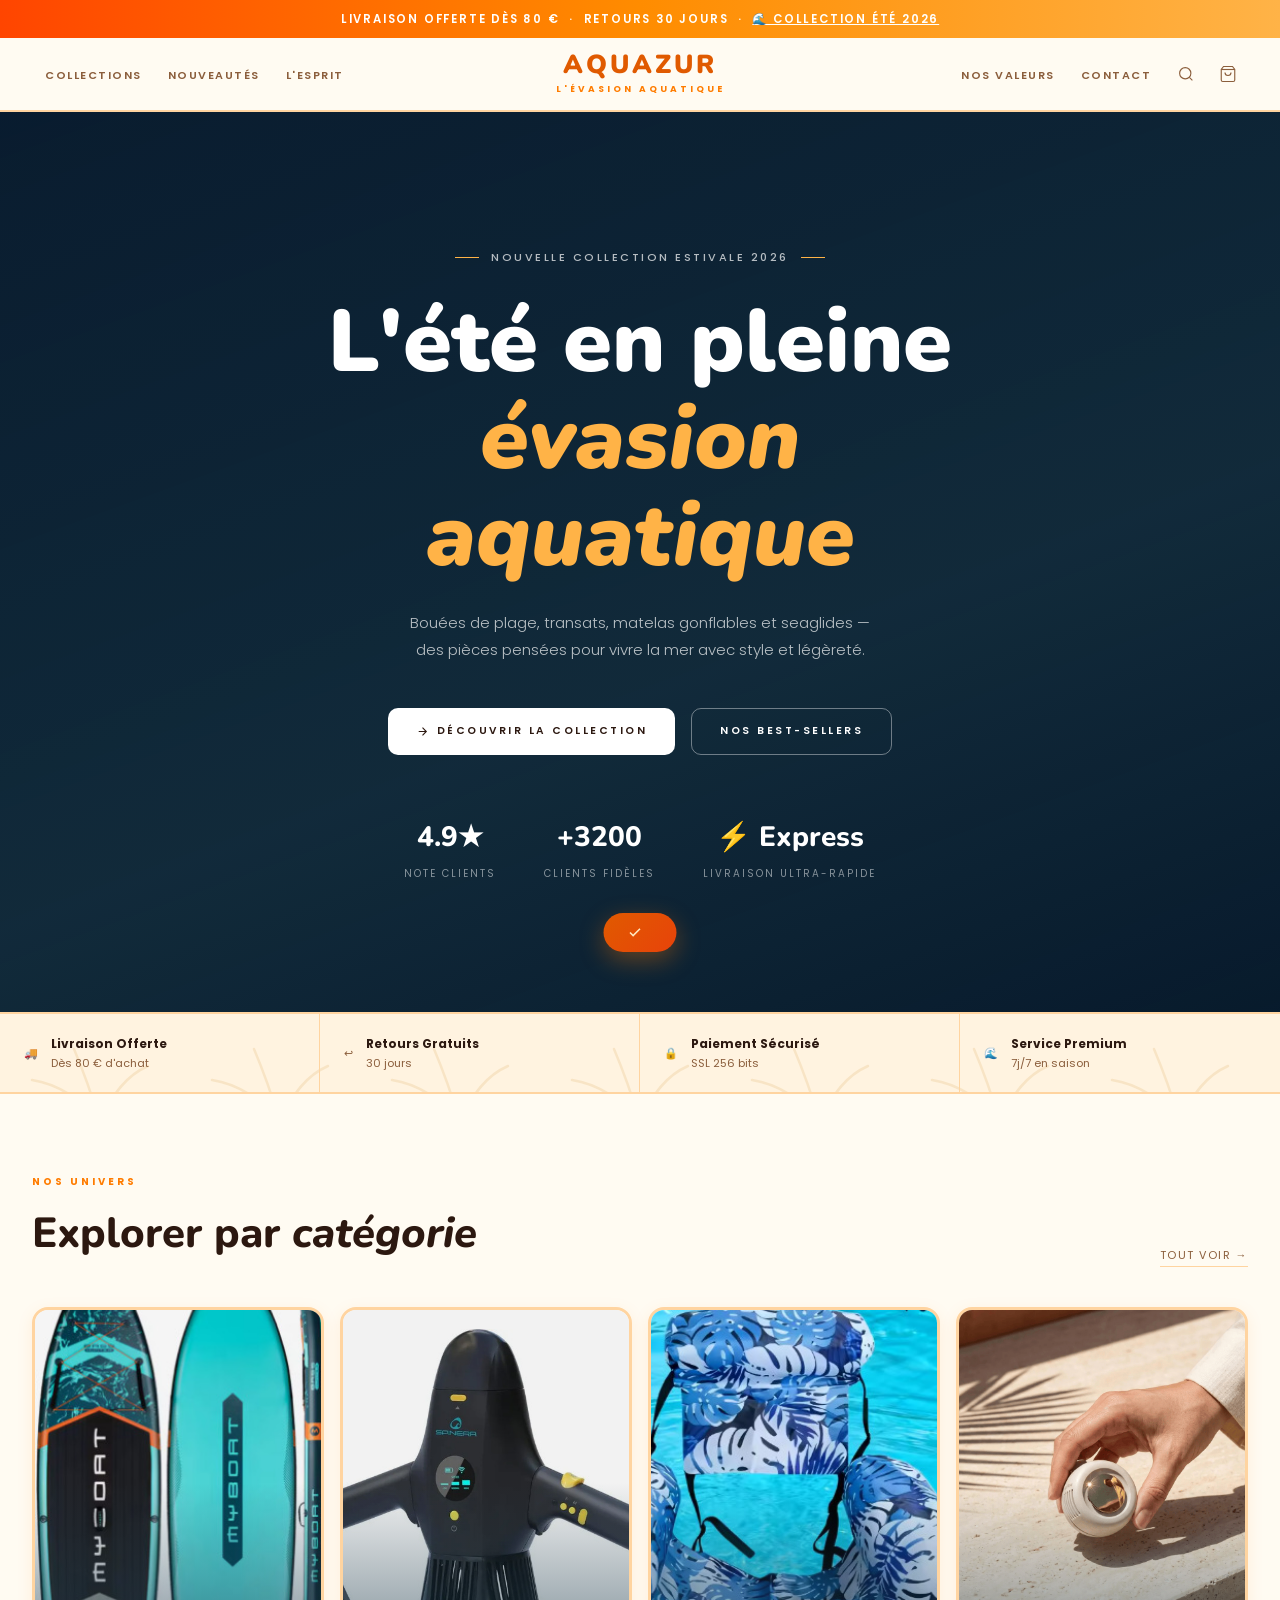
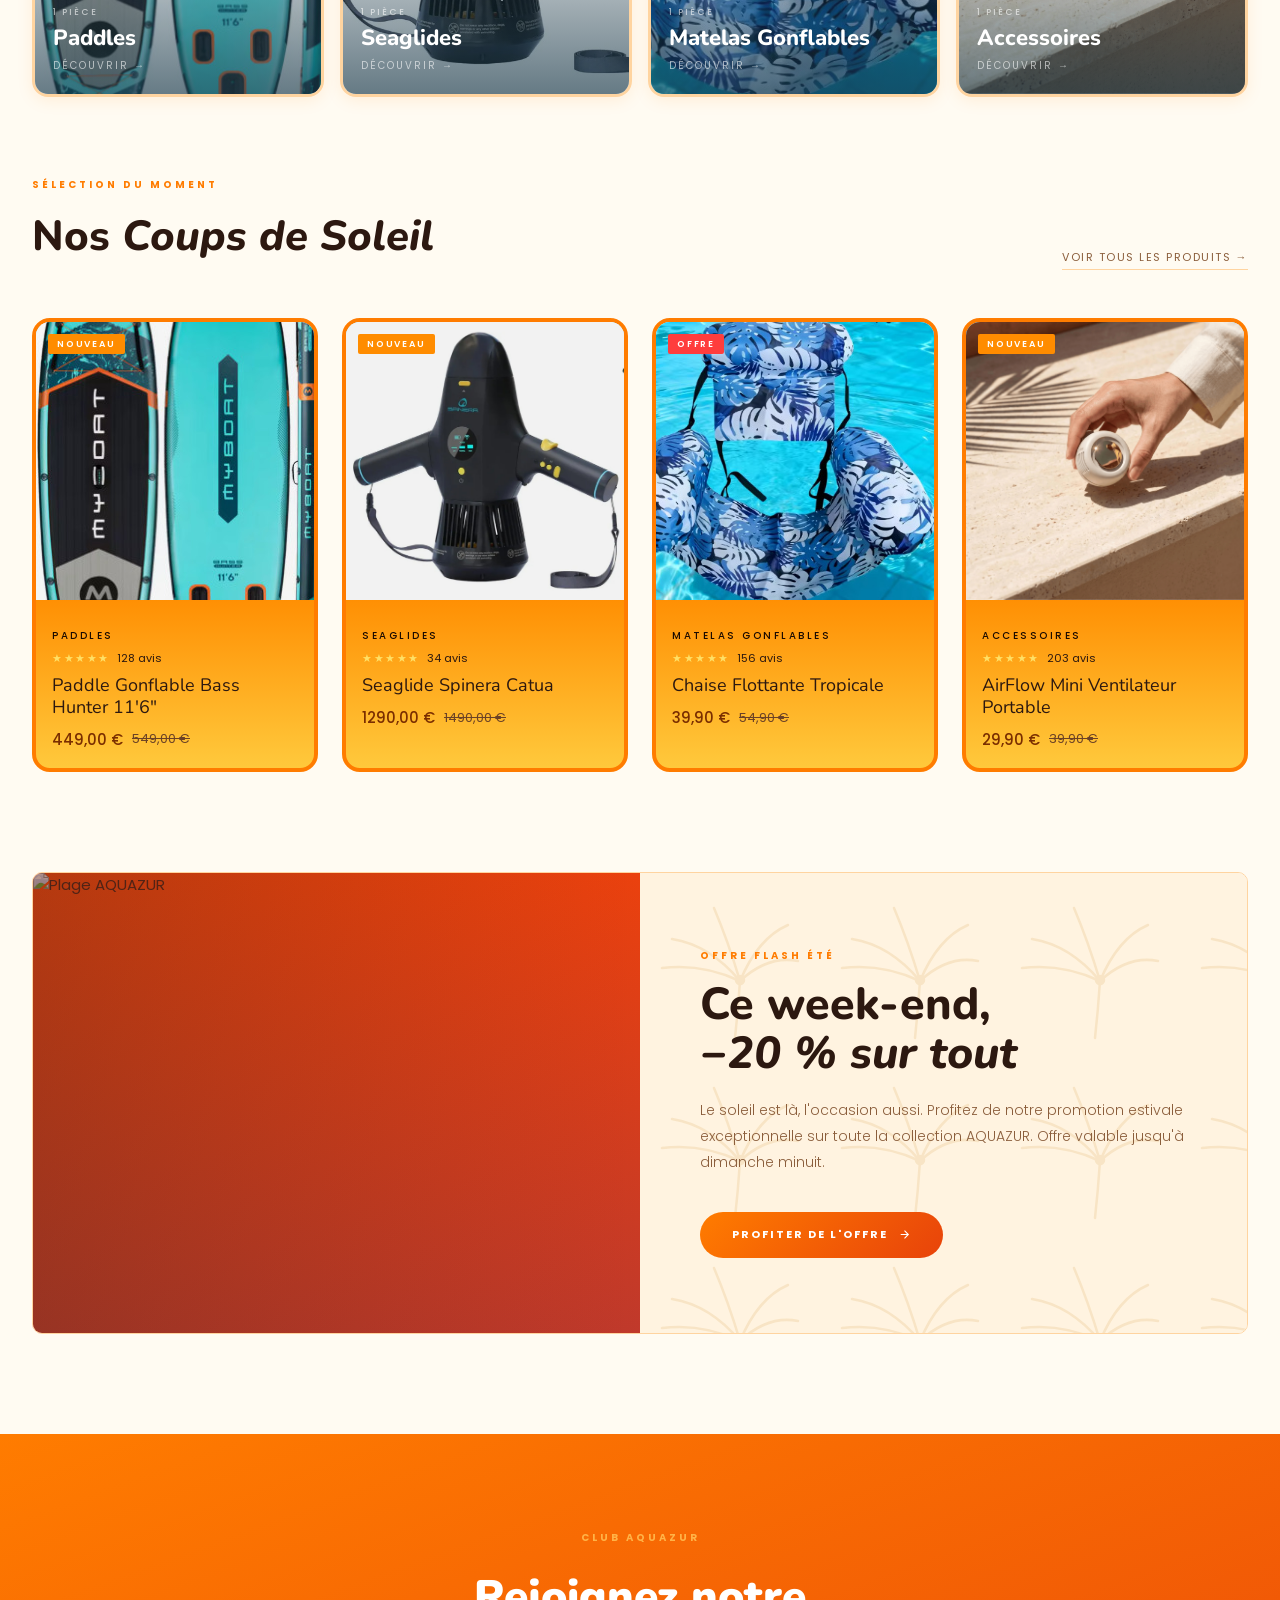
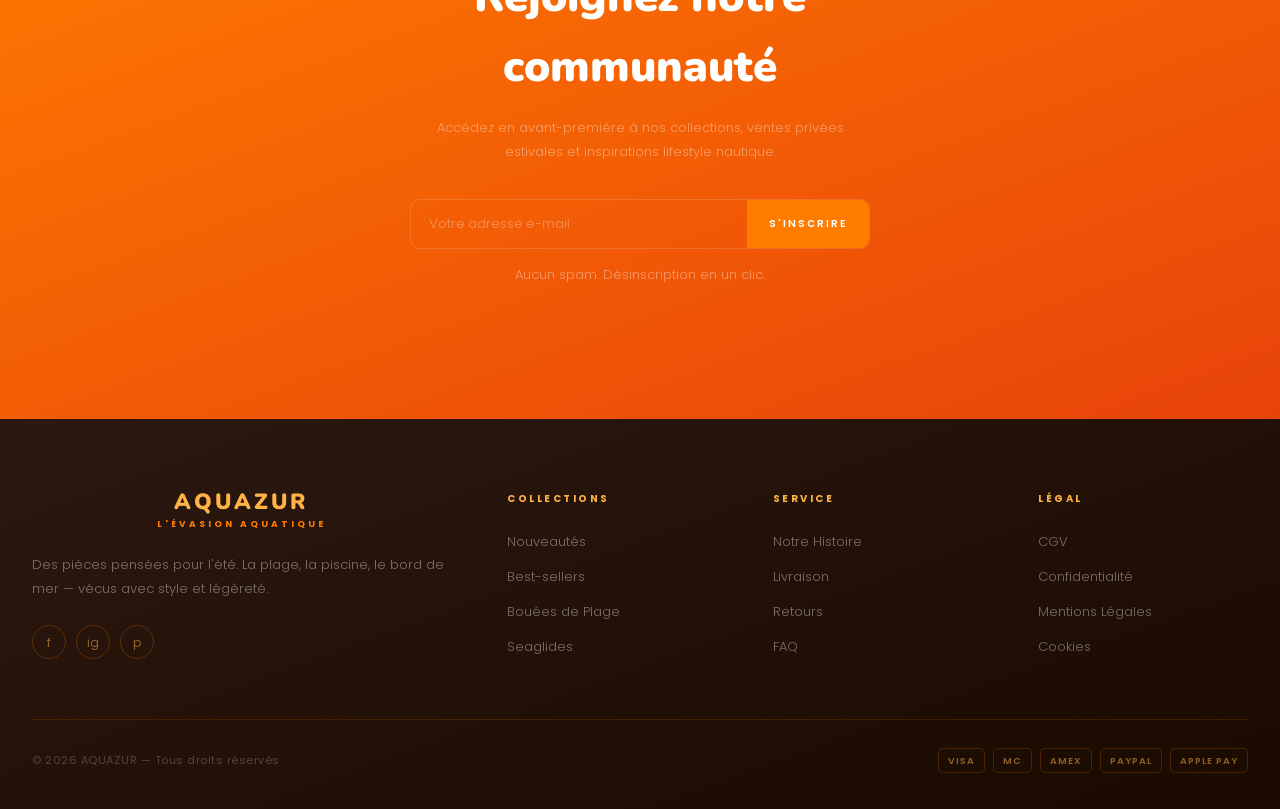
==== index.html @ aa1a66ba "Update index.html" ====
<!DOCTYPE html>
<html lang="fr">
<head>
<meta charset="UTF-8"><meta name="viewport" content="width=device-width,initial-scale=1.0">
<title>AQUAZUR — L'Évasion Aquatique</title>
<meta name="description" content="AQUAZUR, la boutique estivale d'exception. Bouées de plage, transats, matelas gonflables et seaglides — avec élégance.">
<link rel="stylesheet" href="_base.css">
<style>
.hero-video{position:relative;min-height:100svh;display:flex;align-items:center;justify-content:center;overflow:hidden;background:#071828 url('https://images.unsplash.com/photo-1576618148400-f54bed99fcfd?w=1600&q=80&auto=format&fit=crop') center/cover no-repeat}
.hero-yt{position:absolute;inset:0;z-index:0;overflow:hidden;pointer-events:none}
.hero-yt iframe{position:absolute;top:50%;left:50%;transform:translate(-50%,-50%);width:177.78vh;height:56.25vw;min-width:100%;min-height:100%;pointer-events:none;border:0}
.hero-video-overlay{position:absolute;inset:0;background:linear-gradient(160deg,rgba(10,30,50,.72) 0%,rgba(26,58,74,.55) 60%,rgba(10,30,50,.45) 100%);z-index:1}
.hero-video-content{position:relative;z-index:2;text-align:center;padding:48px 24px;max-width:760px;margin:0 auto;width:100%}
.hero-video-lbl{display:inline-flex;align-items:center;gap:12px;margin-bottom:28px;color:rgba(255,255,255,.7);font-size:11px;letter-spacing:2.5px;text-transform:uppercase;font-weight:500}
.hero-video-lbl::before,.hero-video-lbl::after{content:'';display:block;width:24px;height:1px;background:var(--gold-lt)}
.hero-video h1{font-family:'Nunito',sans-serif;font-size:clamp(48px,7vw,88px);font-weight:900;line-height:1.1;color:#fff;margin-bottom:24px}
.hero-video h1 em{font-style:italic;color:var(--gold-lt)}
.hero-video-p{font-size:15px;color:rgba(255,255,255,.7);line-height:1.85;max-width:480px;margin:0 auto 44px;font-weight:300}
.hero-video-cta{display:flex;gap:16px;flex-wrap:wrap;justify-content:center}
.hero-video-stats{display:flex;gap:48px;justify-content:center;margin-top:60px;flex-wrap:wrap}
.hvs strong{font-family:'Nunito',sans-serif;font-size:28px;font-weight:800;display:block;color:#fff}
.hvs span{font-size:10px;letter-spacing:2px;text-transform:uppercase;color:rgba(255,255,255,.5)}
.btn-white{display:inline-flex;align-items:center;gap:8px;padding:14px 28px;background:#fff;color:var(--charcoal);font-size:10.5px;letter-spacing:2.5px;text-transform:uppercase;font-weight:600;border:none;border-radius:var(--radius);cursor:pointer;text-decoration:none;font-family:'Poppins',sans-serif;transition:all var(--t)}
.btn-white:hover{background:var(--gold);color:#fff}
.btn-outline-white{display:inline-flex;align-items:center;gap:8px;padding:14px 28px;background:transparent;color:#fff;font-size:10.5px;letter-spacing:2.5px;text-transform:uppercase;font-weight:600;border:1px solid rgba(255,255,255,.4);border-radius:var(--radius);cursor:pointer;text-decoration:none;font-family:'Poppins',sans-serif;transition:all var(--t)}
.btn-outline-white:hover{background:rgba(255,255,255,.1);border-color:#fff}
.cats{padding:80px 32px;max-width:var(--max);margin:0 auto}
.sec-head{display:flex;align-items:flex-end;justify-content:space-between;margin-bottom:40px}
.sec-head h2{font-family:'Nunito',sans-serif;font-size:clamp(28px,3.5vw,42px);font-weight:800;letter-spacing:0px}
.sec-head h2 em{font-style:italic}
.sec-head .label{margin-bottom:10px}
.see-all{font-size:11px;letter-spacing:1.5px;text-transform:uppercase;color:var(--stone);text-decoration:none;border-bottom:1px solid var(--border);padding-bottom:2px;transition:all var(--t);white-space:nowrap}
.see-all:hover{color:var(--gold);border-color:var(--gold)}
.cats-grid{display:grid;grid-template-columns:repeat(4,1fr);gap:16px}
.cat-card{position:relative;aspect-ratio:3/4;overflow:hidden;cursor:pointer;border-radius:16px;text-decoration:none;display:block;border:3px solid var(--border);box-shadow:0 4px 16px rgba(255,124,0,.1);transition:box-shadow var(--t),transform var(--t)}
.cat-card:hover{box-shadow:0 10px 36px rgba(255,124,0,.22);transform:translateY(-4px)}
.cats-grid::before{content:'';display:none}
.cat-bg{position:absolute;inset:0;overflow:hidden;background:var(--cream)}
.cat-bg img{width:100%;height:100%;object-fit:cover;transition:transform .5s ease}
.cat-card:hover .cat-bg img{transform:scale(1.06)}
.cat-over{position:absolute;inset:0;background:linear-gradient(to top,rgba(26,58,74,.65) 0%,transparent 55%);display:flex;flex-direction:column;justify-content:flex-end;padding:20px 18px}
.cat-count{font-size:9px;letter-spacing:2px;text-transform:uppercase;color:rgba(255,255,255,.6);margin-bottom:6px;font-weight:500}
.cat-name{font-family:'Nunito',sans-serif;font-size:22px;font-weight:800;color:#fff;line-height:1.1}
.cat-link{display:block;margin-top:8px;font-size:10px;letter-spacing:2px;text-transform:uppercase;color:rgba(255,255,255,.6);transition:color var(--t)}
.cat-card:hover .cat-link{color:var(--gold-lt)}
.featured{padding:0 32px 100px}
.prod-grid{max-width:var(--max);margin:0 auto;display:grid;grid-template-columns:repeat(4,1fr);gap:28px 24px}
.prod-card{cursor:pointer;background:linear-gradient(180deg,#1FA9E0 0%,#1FA9E0 14%,#FF8C00 60%,#FFC93C 100%);border-radius:18px;padding:0;border:4px solid #FF7C00;overflow:hidden;transition:box-shadow var(--t),transform var(--t)}
.prod-card>.p-cat,.prod-card>.p-rating,.prod-card>.p-name,.prod-card>.p-price{padding-left:16px;padding-right:16px}
.prod-card>.p-cat{padding-top:14px}
.prod-card>.p-price{padding-bottom:16px}
.prod-card .p-cat{color:#1A0A00}.prod-card .revs{color:#2C1810}.prod-card .p-name{color:#2C1810}.prod-card .price-c{color:#7A2E00}.prod-card .price-o{color:#6B4226}.prod-card .stars{color:#FFE066}
.prod-card:hover{box-shadow:0 8px 32px rgba(255,124,0,.18);transform:translateY(-3px)}
.prod-card:hover .prod-img-in{transform:scale(1.05)}
.prod-card:hover .prod-over{opacity:1}
.prod-img{position:relative;aspect-ratio:1/1;overflow:hidden;margin-bottom:14px;background:#fff}
.prod-img-in{position:absolute;inset:0;overflow:hidden;transition:transform .55s cubic-bezier(.4,0,.2,1)}
.prod-img-in.c1,.prod-img-in.c2,.prod-img-in.c3,.prod-img-in.c4{}
.prod-img-in img{width:100%;height:100%;object-fit:cover;display:block}
.prod-over{position:absolute;inset:0;background:rgba(26,58,74,.3);opacity:0;transition:opacity var(--t);display:flex;align-items:flex-end;padding:16px}
.prod-quick{width:100%;padding:12px;background:var(--ivory);border:none;font-size:10.5px;letter-spacing:2px;text-transform:uppercase;font-weight:500;cursor:pointer;color:var(--charcoal);transition:all var(--t);font-family:'Poppins',sans-serif;border-radius:var(--radius)}
.prod-quick:hover{background:var(--gold);color:#fff}
.p-badge{position:absolute;top:12px;left:12px;padding:3px 9px;font-size:9px;letter-spacing:1.8px;text-transform:uppercase;font-weight:600;border-radius:2px}
.badge-new{background:var(--teal);color:#fff}
.badge-sale{background:var(--coral);color:#fff}
.badge-popular{background:rgba(255,255,255,.9);color:var(--charcoal);border:1px solid var(--border)}
.p-cat{font-size:10px;letter-spacing:2.5px;text-transform:uppercase;color:var(--gold);font-weight:500;margin-bottom:6px}
.p-name{font-family:'Nunito',sans-serif;font-size:18px;font-weight:400;color:var(--charcoal);margin-bottom:9px;line-height:1.2}
.p-rating{display:flex;align-items:center;gap:7px;margin-bottom:8px}
.stars{color:var(--gold);font-size:11px;letter-spacing:1.5px}
.revs{font-size:11px;color:var(--pebble)}
.p-price{display:flex;align-items:center;gap:9px}
.price-c{font-size:15px;font-weight:500}
.price-o{font-size:13px;color:var(--pebble);text-decoration:line-through}
.editorial{padding:0 32px 100px}
.ed-in{max-width:var(--max);margin:0 auto;display:grid;grid-template-columns:1fr 1fr;border:1px solid var(--border);overflow:hidden;border-radius:var(--radius)}
.ed-vis{position:relative;overflow:hidden;min-height:460px;background:linear-gradient(160deg,#FF4500,#C0392B)}
.ed-vis img{position:absolute;inset:0;width:100%;height:100%;object-fit:cover;opacity:.7}
.ed-vis-over{position:absolute;inset:0;background:linear-gradient(to right,rgba(10,30,50,.3),transparent)}
.ed-txt{padding:64px 60px;background:var(--cream) var(--tropical-bg) repeat;background-size:180px 180px;display:flex;flex-direction:column;justify-content:center}
.ed-txt .label{margin-bottom:16px}
.ed-txt h2{font-family:'Nunito',sans-serif;font-size:clamp(30px,3.5vw,46px);font-weight:800;letter-spacing:0px;line-height:1.1;margin-bottom:20px}
.ed-txt h2 em{font-style:italic}
.ed-txt p{font-size:14px;color:var(--stone);line-height:1.85;margin-bottom:36px;font-weight:300}
.nl{background:linear-gradient(160deg,#FF7C00,#E8430A);padding:96px 24px;text-align:center}
.nl-in{max-width:460px;margin:0 auto}
.nl-in .label{color:var(--gold-lt);margin-bottom:16px}
.nl-in h2{font-family:'Nunito',sans-serif;font-size:clamp(28px,4vw,44px);font-weight:900;color:#fff;margin-bottom:14px}
.nl-in p{color:rgba(255,255,255,.4);font-size:13px;margin-bottom:36px;font-weight:300;line-height:1.8}
.nl-form{display:flex;border:1px solid rgba(255,255,255,.14);border-radius:var(--radius);overflow:hidden}
.nl-form input{flex:1;padding:14px 18px;background:transparent;border:none;color:#fff;font-size:13px;outline:none;font-family:'Poppins',sans-serif}
.nl-form input::placeholder{color:rgba(255,255,255,.28)}
.nl-form button{padding:14px 22px;background:var(--gold);border:none;color:#fff;font-size:10px;letter-spacing:2px;text-transform:uppercase;font-weight:600;cursor:pointer;font-family:'Poppins',sans-serif;transition:background var(--t);white-space:nowrap}
.nl-form button:hover{background:var(--gold-dk)}
.nl-note{font-size:11px;color:rgba(255,255,255,.22);margin-top:14px}
@media(max-width:1024px){.cats-grid{grid-template-columns:repeat(2,1fr)}.prod-grid{grid-template-columns:repeat(2,1fr)}.ed-in{grid-template-columns:1fr}.ed-vis{min-height:260px}.hero-video-stats{gap:28px}}
@media(max-width:768px){.hero-yt{display:none}.hero-video{background:#071828 url('703756188487090.jpg') center/cover no-repeat}}
@media(max-width:640px){
  .cats{padding-left:0;padding-right:0;overflow:hidden}
  .featured{padding-left:0;padding-right:0;overflow:hidden}
  .editorial{padding-left:16px;padding-right:16px}
  .sec-head,.featured>div:first-child{padding-left:16px;padding-right:16px}
  .ed-txt{padding:44px 28px}
  .hero-video-cta{flex-direction:column;align-items:center}
  .hero-video h1{font-size:clamp(36px,10vw,52px);letter-spacing:0}
  .hero-video-p{font-size:13px}
  .hero-video-stats{gap:20px;margin-top:36px}
  .hvs strong{font-size:22px}
  .btn-white,.btn-outline-white{width:100%;justify-content:center;padding:14px 20px}
  .cats-grid{display:flex;overflow-x:auto;scroll-snap-type:x mandatory;-webkit-overflow-scrolling:touch;gap:12px;padding:0 16px 16px;max-width:none}
  .cats-grid .cat-card{flex:0 0 70vw;scroll-snap-align:start}
  .prod-grid{display:flex;overflow-x:auto;scroll-snap-type:x mandatory;-webkit-overflow-scrolling:touch;gap:12px;padding:0 16px 16px;max-width:none;margin:0}
  .prod-grid .prod-card{flex:0 0 70vw;scroll-snap-align:start}
}
</style>
</head>
<body>

<div class="announce">Livraison offerte dès 80 € &nbsp;·&nbsp; Retours 30 jours &nbsp;·&nbsp; <a href="boutique.html">🌊 Collection Été 2026</a></div>

<header class="site-header" id="main-header">
  <div class="header-inner">
    <div class="nav-left"><nav class="site-nav"><a href="boutique.html">Collections</a><a href="boutique.html?filter=nouveautes">Nouveautés</a><a href="contact.html">L'Esprit</a></nav></div>
    <a href="index.html" class="logo"><span class="logo-main">AQUAZUR</span><span class="logo-sub">L'Évasion Aquatique</span></a>
    <div class="nav-right"><nav class="site-nav"><a href="contact.html">Nos Valeurs</a><a href="contact.html">Contact</a></nav>
      <div class="header-actions">
        <button class="btn-icon" onclick="openSearch()"><svg viewBox="0 0 24 24" fill="none" stroke="currentColor"><circle cx="11" cy="11" r="7.5"/><path d="M20.5 20.5l-4-4"/></svg></button>
        <button class="btn-icon" onclick="openCart()"><svg viewBox="0 0 24 24" fill="none" stroke="currentColor"><path d="M6 2L3 6v14a2 2 0 002 2h14a2 2 0 002-2V6l-3-4z"/><line x1="3" y1="6" x2="21" y2="6"/><path d="M16 10a4 4 0 01-8 0"/></svg><span class="cart-badge" id="cart-badge">0</span></button>
        <button class="btn-icon hamburger" onclick="toggleMenu()"><svg viewBox="0 0 24 24" fill="none" stroke="currentColor"><line x1="4" y1="7" x2="20" y2="7"/><line x1="4" y1="12" x2="20" y2="12"/><line x1="4" y1="17" x2="20" y2="17"/></svg></button>
      </div>
    </div>
  </div>
</header>

<section class="hero-video">
  <div class="hero-yt">
    <iframe src="https://www.youtube.com/embed/bs-dKe4W4bU?autoplay=1&mute=1&loop=1&playlist=bs-dKe4W4bU&controls=0&disablekb=1&fs=0&rel=0&iv_load_policy=3&modestbranding=1&showinfo=0&playsinline=1&start=3" allow="autoplay; encrypted-media" frameborder="0"></iframe>
  </div>
  <div class="hero-video-overlay"></div>
  <div class="hero-video-content">
    <div class="hero-video-lbl">Nouvelle collection estivale 2026</div>
    <h1>L'été en pleine<br><em>évasion aquatique</em></h1>
    <p class="hero-video-p">Bouées de plage, transats, matelas gonflables et seaglides — des pièces pensées pour vivre la mer avec style et légèreté.</p>
    <div class="hero-video-cta">
      <a href="boutique.html" class="btn-white"><svg width="13" height="13" viewBox="0 0 24 24" fill="none" stroke="currentColor" stroke-width="2"><path d="M5 12h14M12 5l7 7-7 7"/></svg>Découvrir la collection</a>
      <a href="boutique.html" class="btn-outline-white">Nos best-sellers</a>
    </div>
    <div class="hero-video-stats">
      <div class="hvs"><strong>4.9★</strong><span>Note clients</span></div>
      <div class="hvs"><strong>+3200</strong><span>Clients fidèles</span></div>
      <div class="hvs"><strong>⚡ Express</strong><span>Livraison ultra-rapide</span></div>
    </div>
  </div>
</section>

<div class="trust-strip"><div class="trust-inner">
  <div class="trust-item"><span class="trust-icon">🚚</span><div><strong>Livraison Offerte</strong><span>Dès 80 € d'achat</span></div></div>
  <div class="trust-item"><span class="trust-icon">↩</span><div><strong>Retours Gratuits</strong><span>30 jours</span></div></div>
  <div class="trust-item"><span class="trust-icon">🔒</span><div><strong>Paiement Sécurisé</strong><span>SSL 256 bits</span></div></div>
  <div class="trust-item"><span class="trust-icon">🌊</span><div><strong>Service Premium</strong><span>7j/7 en saison</span></div></div>
</div></div>

<section class="cats" data-reveal>
  <div class="sec-head"><div><div class="label">Nos Univers</div><h2>Explorer par <em>catégorie</em></h2></div><a href="boutique.html" class="see-all">Tout voir →</a></div>
  <div class="cats-grid">
    <a href="boutique.html" class="cat-card">
      <div class="cat-bg"><img src="paddle-1.jpg.jpg" alt="Paddles"></div>
      <div class="cat-over"><div class="cat-count">1 pièce</div><div class="cat-name">Paddles</div><span class="cat-link">Découvrir →</span></div>
    </a>
    <a href="boutique.html" class="cat-card">
      <div class="cat-bg"><img src="seaglide-1.jpg.jpg" alt="Seaglides"></div>
      <div class="cat-over"><div class="cat-count">1 pièce</div><div class="cat-name">Seaglides</div><span class="cat-link">Découvrir →</span></div>
    </a>
    <a href="boutique.html" class="cat-card">
      <div class="cat-bg"><img src="chaise-1.jpg.jpg" alt="Matelas Gonflables"></div>
      <div class="cat-over"><div class="cat-count">1 pièce</div><div class="cat-name">Matelas Gonflables</div><span class="cat-link">Découvrir →</span></div>
    </a>
    <a href="boutique.html" class="cat-card">
      <div class="cat-bg"><img src="airflow-1.jpg.jpg" alt="Accessoires"></div>
      <div class="cat-over"><div class="cat-count">1 pièce</div><div class="cat-name">Accessoires</div><span class="cat-link">Découvrir →</span></div>
    </a>
  </div>
</section>

<section class="featured" data-reveal>
  <div style="max-width:var(--max);margin:0 auto 48px;display:flex;align-items:flex-end;justify-content:space-between">
    <div><div class="label" style="margin-bottom:10px">Sélection du Moment</div><h2 style="font-family:'Nunito',sans-serif;font-size:clamp(28px,3.5vw,42px);font-weight:800;letter-spacing:0px">Nos <em style="font-style:italic">Coups de Soleil</em></h2></div>
    <a href="boutique.html" class="see-all">Voir tous les produits →</a>
  </div>
  <div class="prod-grid" id="home-products"></div>
</section>

<div class="editorial" data-reveal>
  <div class="ed-in">
    <div class="ed-vis">
      <img src="https://images.unsplash.com/photo-1507525428034-b723cf961d3e?w=800&q=80" alt="Plage AQUAZUR">
      <div class="ed-vis-over"></div>
    </div>
    <div class="ed-txt">
      <div class="label">Offre Flash Été</div>
      <h2>Ce week-end,<br><em>−20 % sur tout</em></h2>
      <p>Le soleil est là, l'occasion aussi. Profitez de notre promotion estivale exceptionnelle sur toute la collection AQUAZUR. Offre valable jusqu'à dimanche minuit.</p>
      <a href="boutique.html" class="btn-dark" style="align-self:flex-start">Profiter de l'offre <svg width="13" height="13" viewBox="0 0 24 24" fill="none" stroke="currentColor" stroke-width="2"><path d="M5 12h14M12 5l7 7-7 7"/></svg></a>
    </div>
  </div>
</div>

<section class="nl" data-reveal>
  <div class="nl-in">
    <div class="label">Club AQUAZUR</div>
    <h2>Rejoignez notre<br>communauté</h2>
    <p>Accédez en avant-première à nos collections, ventes privées estivales et inspirations lifestyle nautique.</p>
    <form class="nl-form"><input type="email" placeholder="Votre adresse e-mail" required><button type="button" onclick="showToast('Bienvenue dans le Club AQUAZUR !')">S'inscrire</button></form>
    <p class="nl-note">Aucun spam. Désinscription en un clic.</p>
  </div>
</section>

<footer class="site-footer"><div class="footer-inner">
  <div class="footer-grid">
    <div class="footer-brand"><a href="index.html" class="logo"><span class="logo-main">AQUAZUR</span><span class="logo-sub" style="color:var(--gold)">L'Évasion Aquatique</span></a><p>Des pièces pensées pour l'été. La plage, la piscine, le bord de mer — vécus avec style et légèreté.</p><div class="footer-socials"><a href="#" class="footer-social">f</a><a href="#" class="footer-social">ig</a><a href="#" class="footer-social">p</a></div></div>
    <div class="footer-col"><h5>Collections</h5><ul><li><a href="boutique.html?filter=nouveautes">Nouveautés</a></li><li><a href="boutique.html">Best-sellers</a></li><li><a href="boutique.html">Bouées de Plage</a></li><li><a href="boutique.html">Seaglides</a></li></ul></div>
    <div class="footer-col"><h5>Service</h5><ul><li><a href="contact.html">Notre Histoire</a></li><li><a href="contact.html">Livraison</a></li><li><a href="contact.html">Retours</a></li><li><a href="contact.html">FAQ</a></li></ul></div>
    <div class="footer-col"><h5>Légal</h5><ul><li><a href="#">CGV</a></li><li><a href="#">Confidentialité</a></li><li><a href="#">Mentions Légales</a></li><li><a href="#">Cookies</a></li></ul></div>
  </div>
  <div class="footer-bottom"><p>© 2026 AQUAZUR — Tous droits réservés</p><div class="pay-row"><span class="pay-chip">VISA</span><span class="pay-chip">MC</span><span class="pay-chip">AMEX</span><span class="pay-chip">PAYPAL</span><span class="pay-chip">APPLE PAY</span></div></div>
</div></footer>

<div class="overlay" id="overlay" onclick="closeCart()"></div>
<div class="cart-drawer" id="cart-drawer">
  <div class="cart-head"><h3>Votre Sélection <span id="cart-label" style="font-family:'Poppins';font-size:13px;color:var(--stone);font-weight:400"></span></h3><button class="cart-close" onclick="closeCart()">✕</button></div>
  <div class="cart-body" id="cart-body"></div>
  <div class="cart-foot" id="cart-foot" style="display:none"><div class="cart-sub"><span>Sous-total</span><strong id="cart-total"></strong></div><p class="cart-note">Livraison calculée à l'étape suivante</p><button class="btn-checkout" onclick="checkout()">Finaliser la commande</button></div>
</div>
<div class="toast" id="toast"><svg viewBox="0 0 24 24" fill="none" stroke="currentColor" stroke-width="2.5"><polyline points="20 6 9 17 4 12"/></svg><span id="toast-msg"></span></div>

<script src="products.js"></script>
<script src="_cart.js"></script>
<script>
function toggleMenu(){const nav=document.querySelector('.nav-left');if(!nav)return;if(nav.style.display==='flex'){nav.style.display='';}else{nav.style.cssText='display:flex;flex-direction:column;position:absolute;top:72px;left:0;right:0;background:var(--ivory);padding:20px 24px;border-bottom:2px solid var(--border);gap:4px;z-index:99;';}}
function starsHTML(n){return'★'.repeat(Math.round(n))}
const colors=['c1','c2','c3','c4'];
document.getElementById('home-products').innerHTML=PRODUCTS.slice(0,4).map((p,i)=>`
<div class="prod-card" onclick="window.location='produit.html?id=${p.id}'">
  <div class="prod-img">
    <div class="prod-img-in ${colors[i%4]}"><img src="${p.img}" alt="${p.name}" style="position:absolute;inset:0;width:100%;height:100%;object-fit:cover"></div>
    ${p.badge?`<span class="p-badge badge-${p.badge}">${p.badge==='new'?'Nouveau':p.badge==='sale'?'Offre':'Favori'}</span>`:''}
    <div class="prod-over"><button class="prod-quick" onclick="event.stopPropagation();addToCart(${p.id})">Ajouter à la sélection</button></div>
  </div>
  <div class="p-cat">${p.category}</div>
  <div class="p-rating"><span class="stars">${starsHTML(p.stars)}</span><span class="revs">${p.reviews} avis</span></div>
  <div class="p-name">${p.name}</div>
  <div class="p-price"><span class="price-c">${fmt(p.price)} €</span>${p.original?`<span class="price-o">${fmt(p.original)} €</span>`:''}</div>
</div>`).join('');
renderCart();
window.addEventListener('scroll',()=>{
  document.getElementById('main-header').classList.toggle('scrolled',scrollY>60);
});
</script>
</body></html>
---- _base.css ----
@import url('https://fonts.googleapis.com/css2?family=Nunito:wght@400;600;700;800;900&family=Poppins:wght@300;400;500;600&display=swap');

/* ── FOND TROPICAL (palmier) — appliqué sur tous les fonds beige/crème ── */
:root {
  --tropical-bg: url("data:image/svg+xml,%3Csvg xmlns='http://www.w3.org/2000/svg' width='180' height='180' viewBox='0 0 180 180'%3E%3Cg opacity='.12' stroke='%23C47800' stroke-width='2.5' fill='none' stroke-linecap='round'%3E%3Cpath d='M95 165 Q98 138 100 108'/%3E%3Cpath d='M100 108 Q70 72 32 66'/%3E%3Cpath d='M100 108 Q118 65 148 52'/%3E%3Cpath d='M100 108 Q88 68 74 35'/%3E%3Cpath d='M100 108 Q128 82 158 88'/%3E%3Cpath d='M100 108 Q62 90 22 95'/%3E%3Ccircle cx='100' cy='107' r='4' fill='%23C47800'/%3E%3C/g%3E%3C/svg%3E");
}

*, *::before, *::after { box-sizing: border-box; margin: 0; padding: 0; }

:root {
  --cream:    #FFF3E0;
  --ivory:    #FFFBF2;
  --white:    #FFFFFF;
  --gold:     #FF7C00;
  --gold-lt:  #FFB347;
  --gold-dk:  #E05A00;
  --charcoal: #2C1810;
  --stone:    #8B5E3C;
  --pebble:   #C49A6C;
  --blush:    #FFE8C0;
  --border:   #FFD4A0;
  --ocean:    #E8430A;
  --teal:     #FF8C00;
  --coral:    #FF3D3D;
  --sand:     #FFE4B5;
  --radius:   10px;
  --shadow:   0 2px 20px rgba(255,124,0,.10);
  --shadow-lg:0 8px 48px rgba(255,124,0,.18);
  --t:        .28s cubic-bezier(.4,0,.2,1);
  --max:      1360px;
}

html { scroll-behavior: smooth; font-size: 15px; }
body { font-family: 'Poppins', sans-serif; background: var(--ivory); color: var(--charcoal); -webkit-font-smoothing: antialiased; line-height: 1.6; }

/* ANNOUNCE */
.announce { background: linear-gradient(90deg, #FF4500, #FF8C00, #FFB347); color: #fff; text-align: center; padding: 10px 24px; font-size: 11.5px; letter-spacing: 1.8px; text-transform: uppercase; font-weight: 600; }
.announce a { color: #fff; text-decoration: underline; }

/* HEADER */
.site-header { position: sticky; top: 0; z-index: 100; background: rgba(255,251,242,.97); backdrop-filter: blur(14px); border-bottom: 2px solid var(--border); transition: box-shadow var(--t); }
.site-header.scrolled { box-shadow: 0 2px 24px rgba(255,124,0,.13); }
.header-inner { max-width: var(--max); margin: 0 auto; display: grid; grid-template-columns: 1fr auto 1fr; align-items: center; padding: 0 32px; height: 72px; }
.nav-left, .nav-right { display: flex; align-items: center; gap: 2px; }
.nav-right { justify-content: flex-end; }
.site-nav a { font-size: 11px; letter-spacing: 1.5px; text-transform: uppercase; color: var(--stone); text-decoration: none; font-weight: 600; padding: 7px 13px; border-radius: 20px; transition: color var(--t), background var(--t); }
.site-nav a:hover, .site-nav a.active { color: var(--gold-dk); background: var(--blush); }
.site-nav a.active { border-bottom: 2px solid var(--gold); }

.logo { text-align: center; text-decoration: none; color: var(--charcoal); display: block; }
.logo-main { font-family: 'Nunito', sans-serif; font-size: 26px; font-weight: 900; letter-spacing: 3px; text-transform: uppercase; display: block; line-height: 1; color: var(--gold-dk); }
.logo-sub { font-size: 9px; letter-spacing: 3px; text-transform: uppercase; color: var(--gold); font-weight: 700; display: block; margin-top: 4px; }

.header-actions { display: flex; align-items: center; gap: 2px; }
.btn-icon { width: 40px; height: 40px; border: none; background: none; border-radius: 20px; cursor: pointer; display: flex; align-items: center; justify-content: center; color: var(--stone); position: relative; transition: color var(--t), background var(--t); }
.btn-icon:hover { color: var(--gold-dk); background: var(--blush); }
.btn-icon svg { width: 18px; height: 18px; stroke-width: 1.5; }
.cart-badge { position: absolute; top: 6px; right: 6px; width: 14px; height: 14px; border-radius: 50%; background: var(--coral); color: #fff; font-size: 8px; font-weight: 700; display: flex; align-items: center; justify-content: center; opacity: 0; transform: scale(0); transition: all .2s cubic-bezier(.34,1.56,.64,1); }
.cart-badge.visible { opacity: 1; transform: scale(1); }
.hamburger { display: none; }

/* FOOTER */
.site-footer { background: linear-gradient(160deg, #2C1810, #1A0A00); color: #fff; padding: 72px 32px 36px; }
.footer-inner { max-width: var(--max); margin: 0 auto; }
.footer-grid { display: grid; grid-template-columns: 2fr 1fr 1fr 1fr; gap: 56px; margin-bottom: 60px; }
.footer-brand .logo-main { color: var(--gold-lt); font-size: 22px; letter-spacing: 3px; }
.footer-brand p { color: rgba(255,255,255,.4); font-size: 13px; margin-top: 22px; line-height: 1.85; font-weight: 300; }
.footer-socials { display: flex; gap: 10px; margin-top: 24px; }
.footer-social { width: 34px; height: 34px; border: 1px solid rgba(255,124,0,.25); border-radius: 50%; display: flex; align-items: center; justify-content: center; color: rgba(255,179,71,.5); font-size: 12px; text-decoration: none; transition: all var(--t); }
.footer-social:hover { border-color: var(--gold); color: var(--gold); }
.footer-col h5 { font-size: 10px; letter-spacing: 2.5px; text-transform: uppercase; color: var(--gold-lt); font-weight: 700; margin-bottom: 22px; }
.footer-col ul { list-style: none; display: flex; flex-direction: column; gap: 11px; }
.footer-col ul a { color: rgba(255,255,255,.4); font-size: 13px; text-decoration: none; font-weight: 300; transition: color var(--t); }
.footer-col ul a:hover { color: var(--gold-lt); }
.footer-bottom { border-top: 1px solid rgba(255,124,0,.15); padding-top: 28px; display: flex; justify-content: space-between; align-items: center; flex-wrap: wrap; gap: 14px; }
.footer-bottom p { font-size: 11px; color: rgba(255,255,255,.22); letter-spacing: .5px; }
.pay-row { display: flex; gap: 8px; }
.pay-chip { padding: 4px 9px; border: 1px solid rgba(255,124,0,.2); border-radius: 5px; font-size: 9.5px; color: rgba(255,179,71,.5); letter-spacing: 1px; font-weight: 600; }

/* BUTTONS */
.btn-dark { display: inline-flex; align-items: center; gap: 10px; padding: 14px 32px; background: linear-gradient(135deg, var(--gold), var(--ocean)); color: #fff; font-size: 11px; letter-spacing: 2px; text-transform: uppercase; font-weight: 700; text-decoration: none; border: none; cursor: pointer; transition: all var(--t); font-family: 'Poppins', sans-serif; border-radius: 30px; }
.btn-dark:hover { transform: translateY(-2px); box-shadow: 0 8px 24px rgba(255,124,0,.4); filter: brightness(1.05); }
.btn-ghost { display: inline-flex; align-items: center; gap: 10px; padding: 13px 32px; background: transparent; color: var(--gold-dk); font-size: 11px; letter-spacing: 2px; text-transform: uppercase; font-weight: 700; text-decoration: none; cursor: pointer; border: 2px solid var(--gold); transition: all var(--t); font-family: 'Poppins', sans-serif; border-radius: 30px; }
.btn-ghost:hover { background: var(--gold); color: #fff; }

/* LABEL */
.label { font-size: 10px; letter-spacing: 3px; text-transform: uppercase; color: var(--gold); font-weight: 700; }

/* CART DRAWER */
.overlay { position: fixed; inset: 0; background: rgba(44,24,16,.5); z-index: 199; opacity: 0; pointer-events: none; transition: opacity var(--t); backdrop-filter: blur(3px); }
.overlay.open { opacity: 1; pointer-events: all; }
.cart-drawer { position: fixed; top: 0; right: 0; bottom: 0; width: 440px; max-width: 100vw; background: var(--ivory); z-index: 200; display: flex; flex-direction: column; transform: translateX(100%); transition: transform .32s cubic-bezier(.4,0,.2,1); border-left: 3px solid var(--border); }
.cart-drawer.open { transform: translateX(0); }
.cart-head { padding: 26px 28px 18px; border-bottom: 2px solid var(--border); display: flex; justify-content: space-between; align-items: center; background: var(--cream) var(--tropical-bg) repeat; background-size: 180px 180px; }
.cart-head h3 { font-family: 'Nunito', sans-serif; font-size: 22px; font-weight: 800; color: var(--gold-dk); }
.cart-close { width: 34px; height: 34px; border: 2px solid var(--border); background: none; cursor: pointer; font-size: 15px; color: var(--stone); border-radius: 50%; display: flex; align-items: center; justify-content: center; transition: all var(--t); }
.cart-close:hover { border-color: var(--coral); color: var(--coral); }
.cart-body { flex: 1; overflow-y: auto; padding: 22px 28px; }
.cart-empty { display: flex; flex-direction: column; align-items: center; justify-content: center; height: 100%; gap: 14px; color: var(--pebble); text-align: center; }
.cart-empty svg { width: 42px; height: 42px; opacity: .3; stroke-width: 1; }
.cart-empty p { font-size: 13px; font-weight: 500; }
.cart-items { display: flex; flex-direction: column; gap: 18px; }
.cart-item { display: grid; grid-template-columns: 78px 1fr auto; gap: 12px; align-items: start; padding-bottom: 18px; border-bottom: 1px solid var(--border); }
.cart-item:last-child { border-bottom: none; }
.ci-img { width: 78px; height: 78px; background: var(--cream); border-radius: var(--radius); display: flex; align-items: center; justify-content: center; font-size: 26px; border: 2px solid var(--border); }
.ci-name { font-size: 13px; font-weight: 600; margin-bottom: 3px; }
.ci-price { font-size: 12px; color: var(--gold-dk); font-weight: 600; margin-bottom: 10px; }
.ci-qty { display: flex; align-items: center; gap: 9px; }
.qty-btn { width: 26px; height: 26px; border: 2px solid var(--border); background: none; cursor: pointer; font-size: 14px; display: flex; align-items: center; justify-content: center; color: var(--stone); transition: all var(--t); border-radius: 50%; }
.qty-btn:hover { border-color: var(--gold); color: var(--gold); background: var(--blush); }
.qty-val { font-size: 13px; font-weight: 700; min-width: 18px; text-align: center; }
.ci-remove { background: none; border: none; cursor: pointer; color: var(--pebble); font-size: 15px; padding: 4px; transition: color var(--t); }
.ci-remove:hover { color: var(--coral); }
.cart-foot { padding: 18px 28px 26px; border-top: 2px solid var(--border); background: var(--cream) var(--tropical-bg) repeat; background-size: 180px 180px; }
.cart-sub { display: flex; justify-content: space-between; align-items: baseline; margin-bottom: 8px; }
.cart-sub span { font-size: 11px; letter-spacing: 1px; text-transform: uppercase; color: var(--stone); font-weight: 600; }
.cart-sub strong { font-family: 'Nunito', sans-serif; font-size: 26px; font-weight: 800; color: var(--gold-dk); }
.cart-note { font-size: 11px; color: var(--pebble); margin-bottom: 18px; }
.btn-checkout { width: 100%; padding: 15px; background: linear-gradient(135deg, var(--gold), var(--ocean)); color: #fff; border: none; font-size: 11px; letter-spacing: 2px; text-transform: uppercase; font-weight: 700; cursor: pointer; transition: all var(--t); font-family: 'Poppins', sans-serif; border-radius: 30px; }
.btn-checkout:hover { transform: translateY(-1px); box-shadow: 0 6px 20px rgba(255,124,0,.4); }

/* TOAST */
.toast { position: fixed; bottom: 28px; left: 50%; transform: translateX(-50%) translateY(80px); background: linear-gradient(135deg, var(--gold-dk), var(--ocean)); color: #fff; padding: 12px 24px; font-size: 12px; letter-spacing: .8px; z-index: 300; display: flex; align-items: center; gap: 10px; transition: transform .3s cubic-bezier(.34,1.56,.64,1); white-space: nowrap; box-shadow: 0 8px 24px rgba(255,124,0,.35); border-radius: 30px; font-weight: 600; }
.toast.show { transform: translateX(-50%) translateY(0); }
.toast svg { width: 15px; height: 15px; color: #FFE8C0; flex-shrink: 0; }

/* REVEAL */
[data-reveal] { opacity: 0; transform: translateY(24px); transition: opacity .6s ease, transform .6s ease; }
[data-reveal].revealed { opacity: 1; transform: none; }

/* TRUST BAR */
.trust-strip { background: var(--cream) var(--tropical-bg) repeat; background-size: 180px 180px; border-top: 2px solid var(--border); border-bottom: 2px solid var(--border); }
.trust-inner { max-width: var(--max); margin: 0 auto; display: grid; grid-template-columns: repeat(4, 1fr); }
.trust-item { display: flex; align-items: center; gap: 13px; padding: 20px 24px; border-right: 1px solid var(--border); }
.trust-item:last-child { border-right: none; }
.trust-icon { font-size: 24px; }
.trust-item strong { font-size: 12px; font-weight: 700; display: block; color: var(--charcoal); }
.trust-item span { font-size: 11px; color: var(--stone); margin-top: 1px; display: block; }

/* RESPONSIVE */
@media (max-width: 1024px) { .footer-grid { grid-template-columns: 1fr 1fr; gap: 36px; } .trust-inner { grid-template-columns: repeat(2, 1fr); } .trust-item:nth-child(2) { border-right: none; } }
@media (max-width: 768px) { .header-inner { grid-template-columns: auto 1fr auto; padding: 0 16px; } .nav-left { display: none; } .hamburger { display: flex; } .logo-main { font-size: 20px; letter-spacing: 2px; } .footer-grid { grid-template-columns: 1fr; gap: 28px; } .cart-drawer { width: 100vw; } }
@media (max-width: 480px) { .trust-inner { grid-template-columns: 1fr 1fr; } .trust-item:nth-child(2) { border-right: none; } }
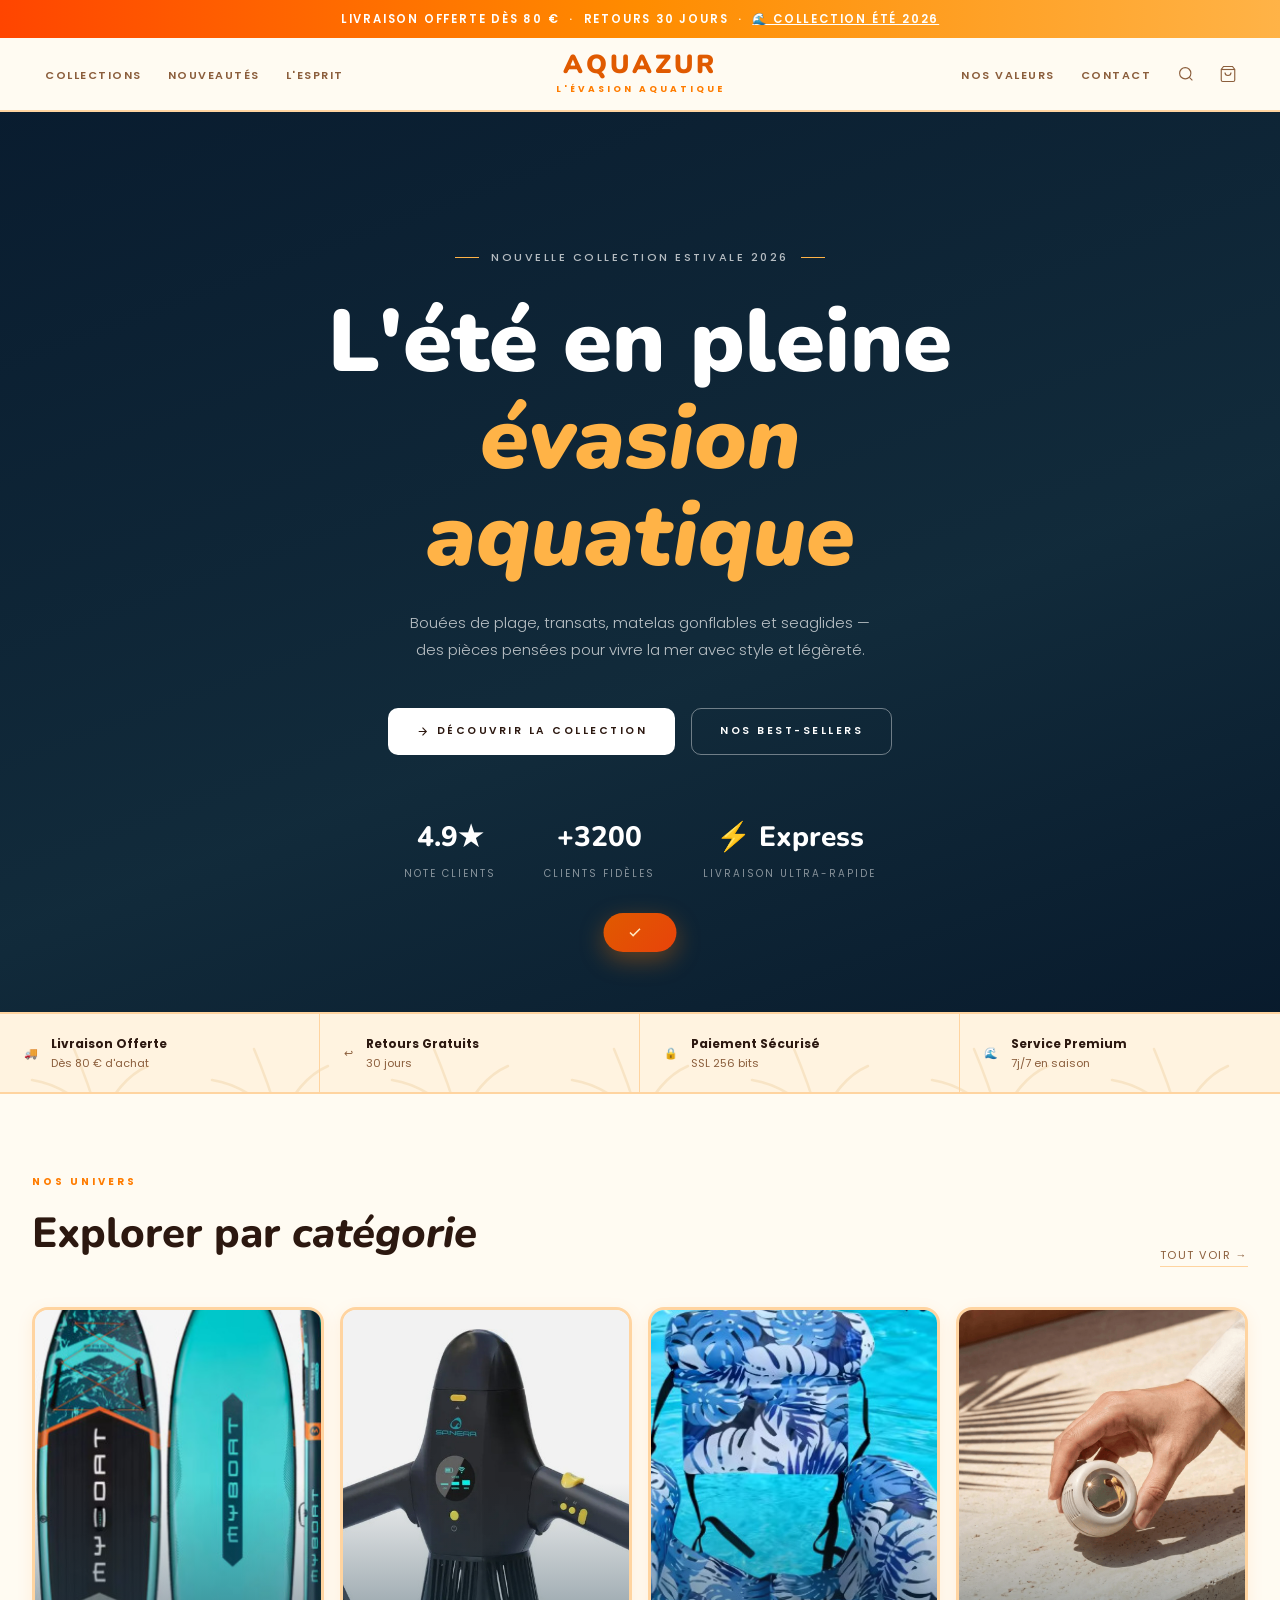
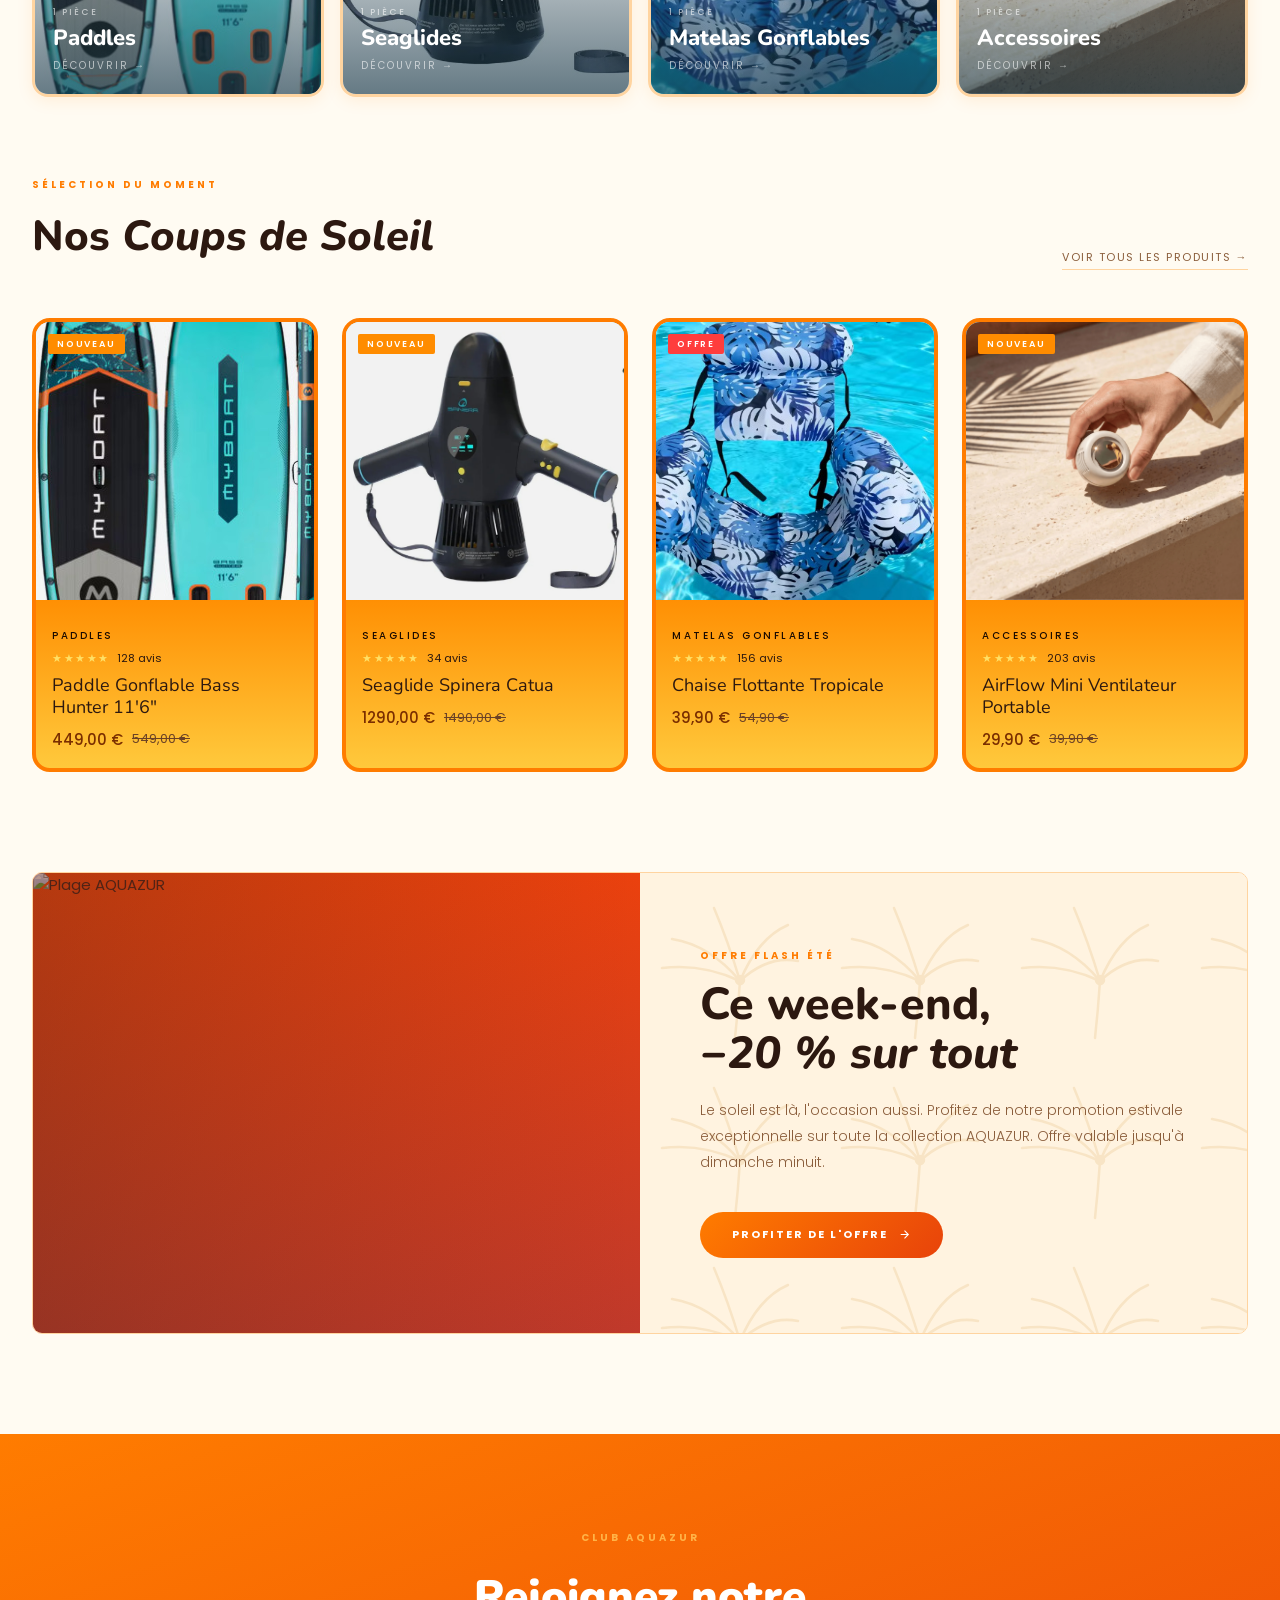
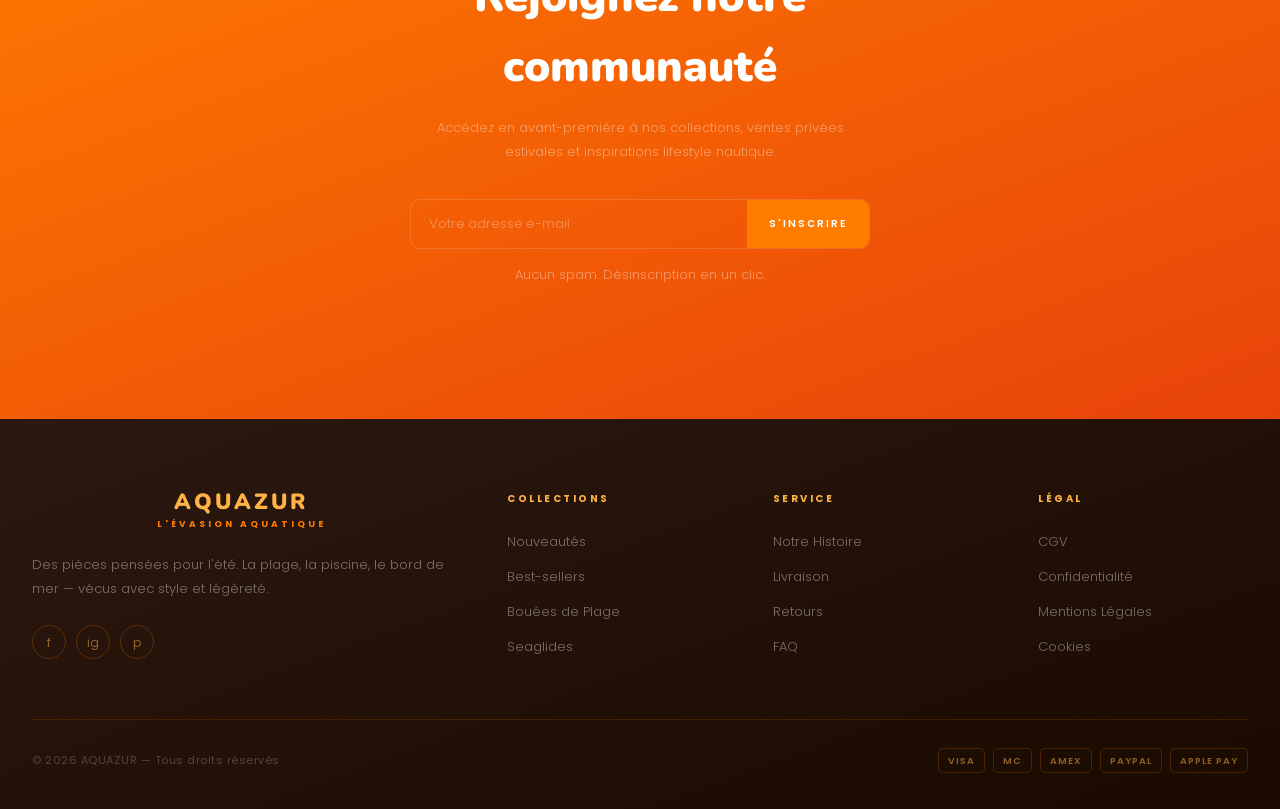
==== commit 94576cfb: "Update index.html" ====
--- a/index.html
+++ b/index.html
@@ -9,7 +9,8 @@
 <style>
 .hero-video{position:relative;min-height:100svh;display:flex;align-items:center;justify-content:center;overflow:hidden;background:#071828 url('https://images.unsplash.com/photo-1576618148400-f54bed99fcfd?w=1600&q=80&auto=format&fit=crop') center/cover no-repeat}
 .hero-yt{position:absolute;inset:0;z-index:0;overflow:hidden;pointer-events:none}
-.hero-yt iframe{position:absolute;top:50%;left:50%;transform:translate(-50%,-50%);width:177.78vh;height:56.25vw;min-width:100%;min-height:100%;pointer-events:none;border:0}
+.hero-yt iframe{position:absolute;top:50%;left:50%;transform:translate(-50%,-50%);width:177.78vh;height:56.25vw;min-width:100%;min-height:100%;pointer-events:none;border:0;opacity:0;transition:opacity 1s ease}
+.hero-yt.ready iframe{opacity:1}
 .hero-video-overlay{position:absolute;inset:0;background:linear-gradient(160deg,rgba(10,30,50,.72) 0%,rgba(26,58,74,.55) 60%,rgba(10,30,50,.45) 100%);z-index:1}
 .hero-video-content{position:relative;z-index:2;text-align:center;padding:48px 24px;max-width:760px;margin:0 auto;width:100%}
 .hero-video-lbl{display:inline-flex;align-items:center;gap:12px;margin-bottom:28px;color:rgba(255,255,255,.7);font-size:11px;letter-spacing:2.5px;text-transform:uppercase;font-weight:500}
@@ -237,6 +238,8 @@
 <script src="products.js"></script>
 <script src="_cart.js"></script>
 <script>
+// Affiche la vidéo seulement après le démarrage, pour masquer le bouton play/spinner du début
+window.addEventListener('load',()=>{const yt=document.querySelector('.hero-yt');if(yt)setTimeout(()=>yt.classList.add('ready'),2200);});
 function toggleMenu(){const nav=document.querySelector('.nav-left');if(!nav)return;if(nav.style.display==='flex'){nav.style.display='';}else{nav.style.cssText='display:flex;flex-direction:column;position:absolute;top:72px;left:0;right:0;background:var(--ivory);padding:20px 24px;border-bottom:2px solid var(--border);gap:4px;z-index:99;';}}
 function starsHTML(n){return'★'.repeat(Math.round(n))}
 const colors=['c1','c2','c3','c4'];
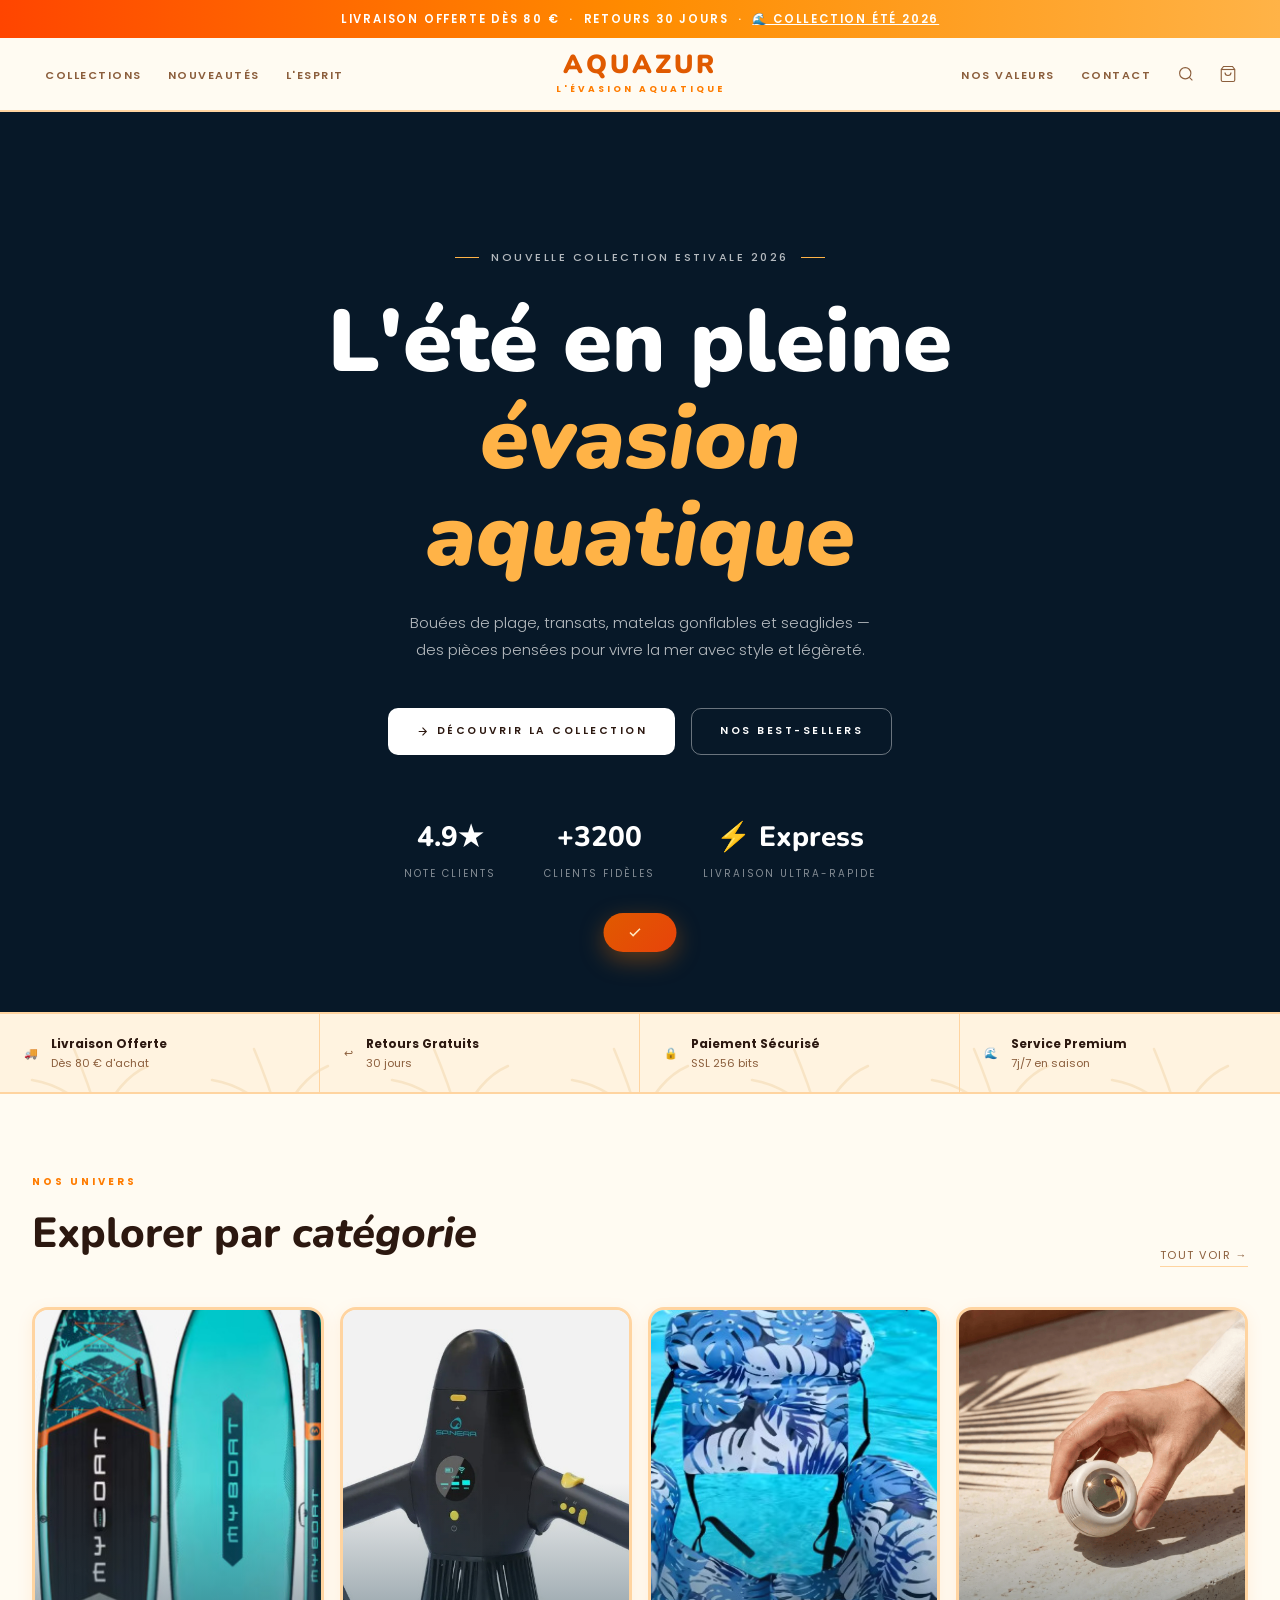
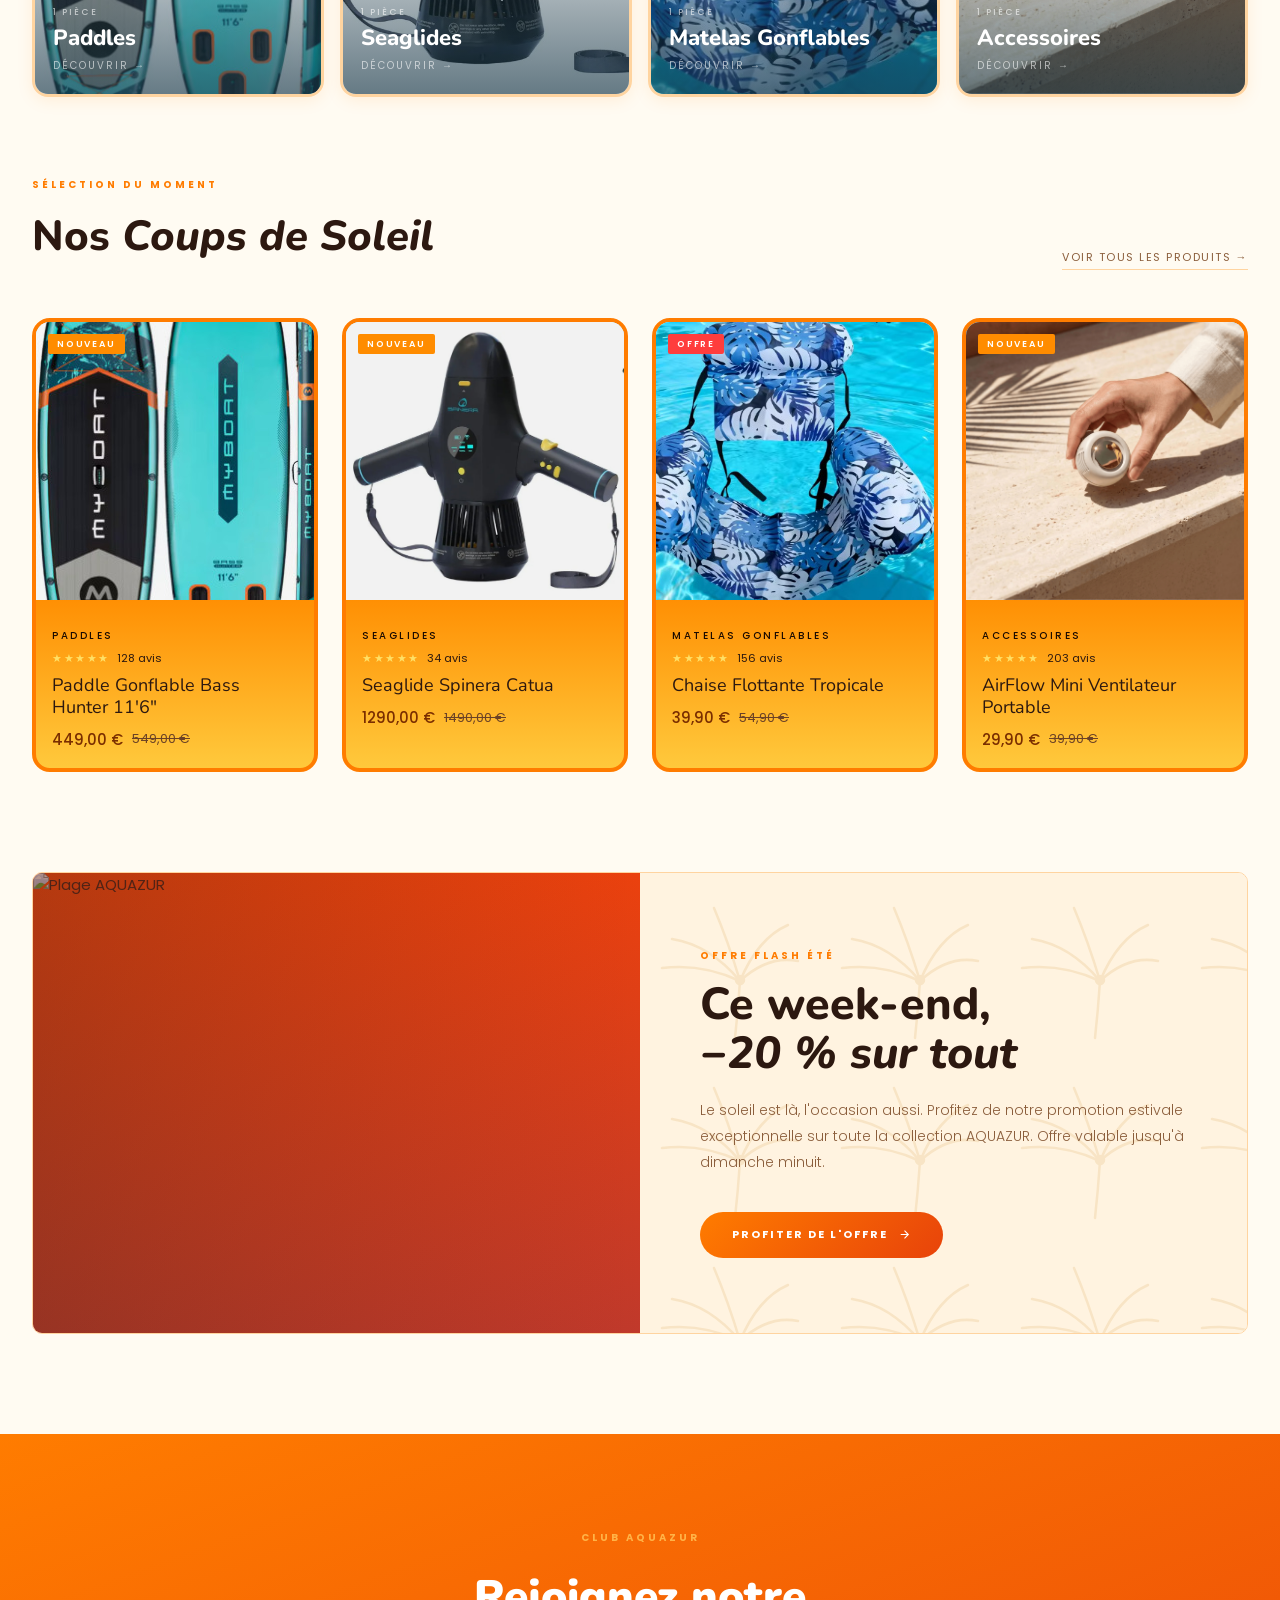
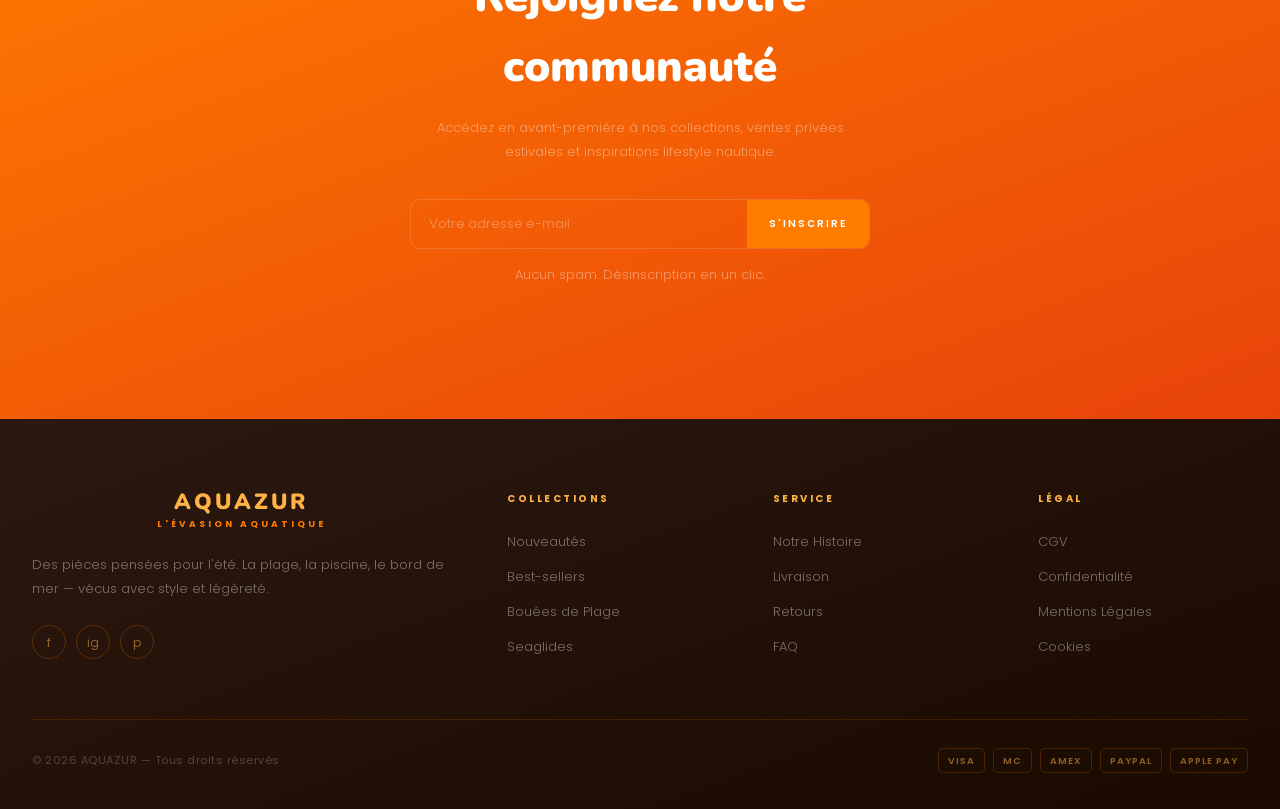
==== commit 0415dbb7: "Update index.html" ====
--- a/index.html
+++ b/index.html
@@ -7,11 +7,11 @@
 <meta name="description" content="AQUAZUR, la boutique estivale d'exception. Bouées de plage, transats, matelas gonflables et seaglides — avec élégance.">
 <link rel="stylesheet" href="_base.css">
 <style>
-.hero-video{position:relative;min-height:100svh;display:flex;align-items:center;justify-content:center;overflow:hidden;background:#071828 url('https://images.unsplash.com/photo-1576618148400-f54bed99fcfd?w=1600&q=80&auto=format&fit=crop') center/cover no-repeat}
+.hero-video{position:relative;min-height:100svh;display:flex;align-items:center;justify-content:center;overflow:hidden;background:#071828}
 .hero-yt{position:absolute;inset:0;z-index:0;overflow:hidden;pointer-events:none}
-.hero-yt iframe{position:absolute;top:50%;left:50%;transform:translate(-50%,-50%);width:177.78vh;height:56.25vw;min-width:100%;min-height:100%;pointer-events:none;border:0;opacity:0;transition:opacity 1s ease}
-.hero-yt.ready iframe{opacity:1}
-.hero-video-overlay{position:absolute;inset:0;background:linear-gradient(160deg,rgba(10,30,50,.72) 0%,rgba(26,58,74,.55) 60%,rgba(10,30,50,.45) 100%);z-index:1}
+.hero-yt iframe{position:absolute;top:50%;left:50%;transform:translate(-50%,-50%) scale(1.35);width:177.78vh;height:56.25vw;min-width:100%;min-height:100%;pointer-events:none;border:0}
+.hero-video-overlay{position:absolute;inset:0;background:linear-gradient(160deg,rgba(7,24,40,.82) 0%,rgba(7,24,40,.68) 50%,rgba(7,24,40,.82) 100%);z-index:1}
+.hero-yt-mask{position:absolute;inset:0;z-index:1;pointer-events:none}
 .hero-video-content{position:relative;z-index:2;text-align:center;padding:48px 24px;max-width:760px;margin:0 auto;width:100%}
 .hero-video-lbl{display:inline-flex;align-items:center;gap:12px;margin-bottom:28px;color:rgba(255,255,255,.7);font-size:11px;letter-spacing:2.5px;text-transform:uppercase;font-weight:500}
 .hero-video-lbl::before,.hero-video-lbl::after{content:'';display:block;width:24px;height:1px;background:var(--gold-lt)}
@@ -136,7 +136,8 @@
 
 <section class="hero-video">
   <div class="hero-yt">
-    <iframe src="https://www.youtube.com/embed/bs-dKe4W4bU?autoplay=1&mute=1&loop=1&playlist=bs-dKe4W4bU&controls=0&disablekb=1&fs=0&rel=0&iv_load_policy=3&modestbranding=1&showinfo=0&playsinline=1&start=3" allow="autoplay; encrypted-media" frameborder="0"></iframe>
+    <iframe src="https://www.youtube.com/embed/bs-dKe4W4bU?autoplay=1&mute=1&loop=1&playlist=bs-dKe4W4bU&controls=0&disablekb=1&fs=0&rel=0&iv_load_policy=3&modestbranding=1&showinfo=0&playsinline=1&start=6" allow="autoplay; encrypted-media" frameborder="0"></iframe>
+    <div class="hero-yt-mask"></div>
   </div>
   <div class="hero-video-overlay"></div>
   <div class="hero-video-content">
@@ -237,10 +238,7 @@
 
 <script src="products.js"></script>
 <script src="_cart.js"></script>
-<script>
-// Affiche la vidéo seulement après le démarrage, pour masquer le bouton play/spinner du début
-window.addEventListener('load',()=>{const yt=document.querySelector('.hero-yt');if(yt)setTimeout(()=>yt.classList.add('ready'),2200);});
-function toggleMenu(){const nav=document.querySelector('.nav-left');if(!nav)return;if(nav.style.display==='flex'){nav.style.display='';}else{nav.style.cssText='display:flex;flex-direction:column;position:absolute;top:72px;left:0;right:0;background:var(--ivory);padding:20px 24px;border-bottom:2px solid var(--border);gap:4px;z-index:99;';}}
+<script>function toggleMenu(){const nav=document.querySelector('.nav-left');if(!nav)return;if(nav.style.display==='flex'){nav.style.display='';}else{nav.style.cssText='display:flex;flex-direction:column;position:absolute;top:72px;left:0;right:0;background:var(--ivory);padding:20px 24px;border-bottom:2px solid var(--border);gap:4px;z-index:99;';}}
 function starsHTML(n){return'★'.repeat(Math.round(n))}
 const colors=['c1','c2','c3','c4'];
 document.getElementById('home-products').innerHTML=PRODUCTS.slice(0,4).map((p,i)=>`
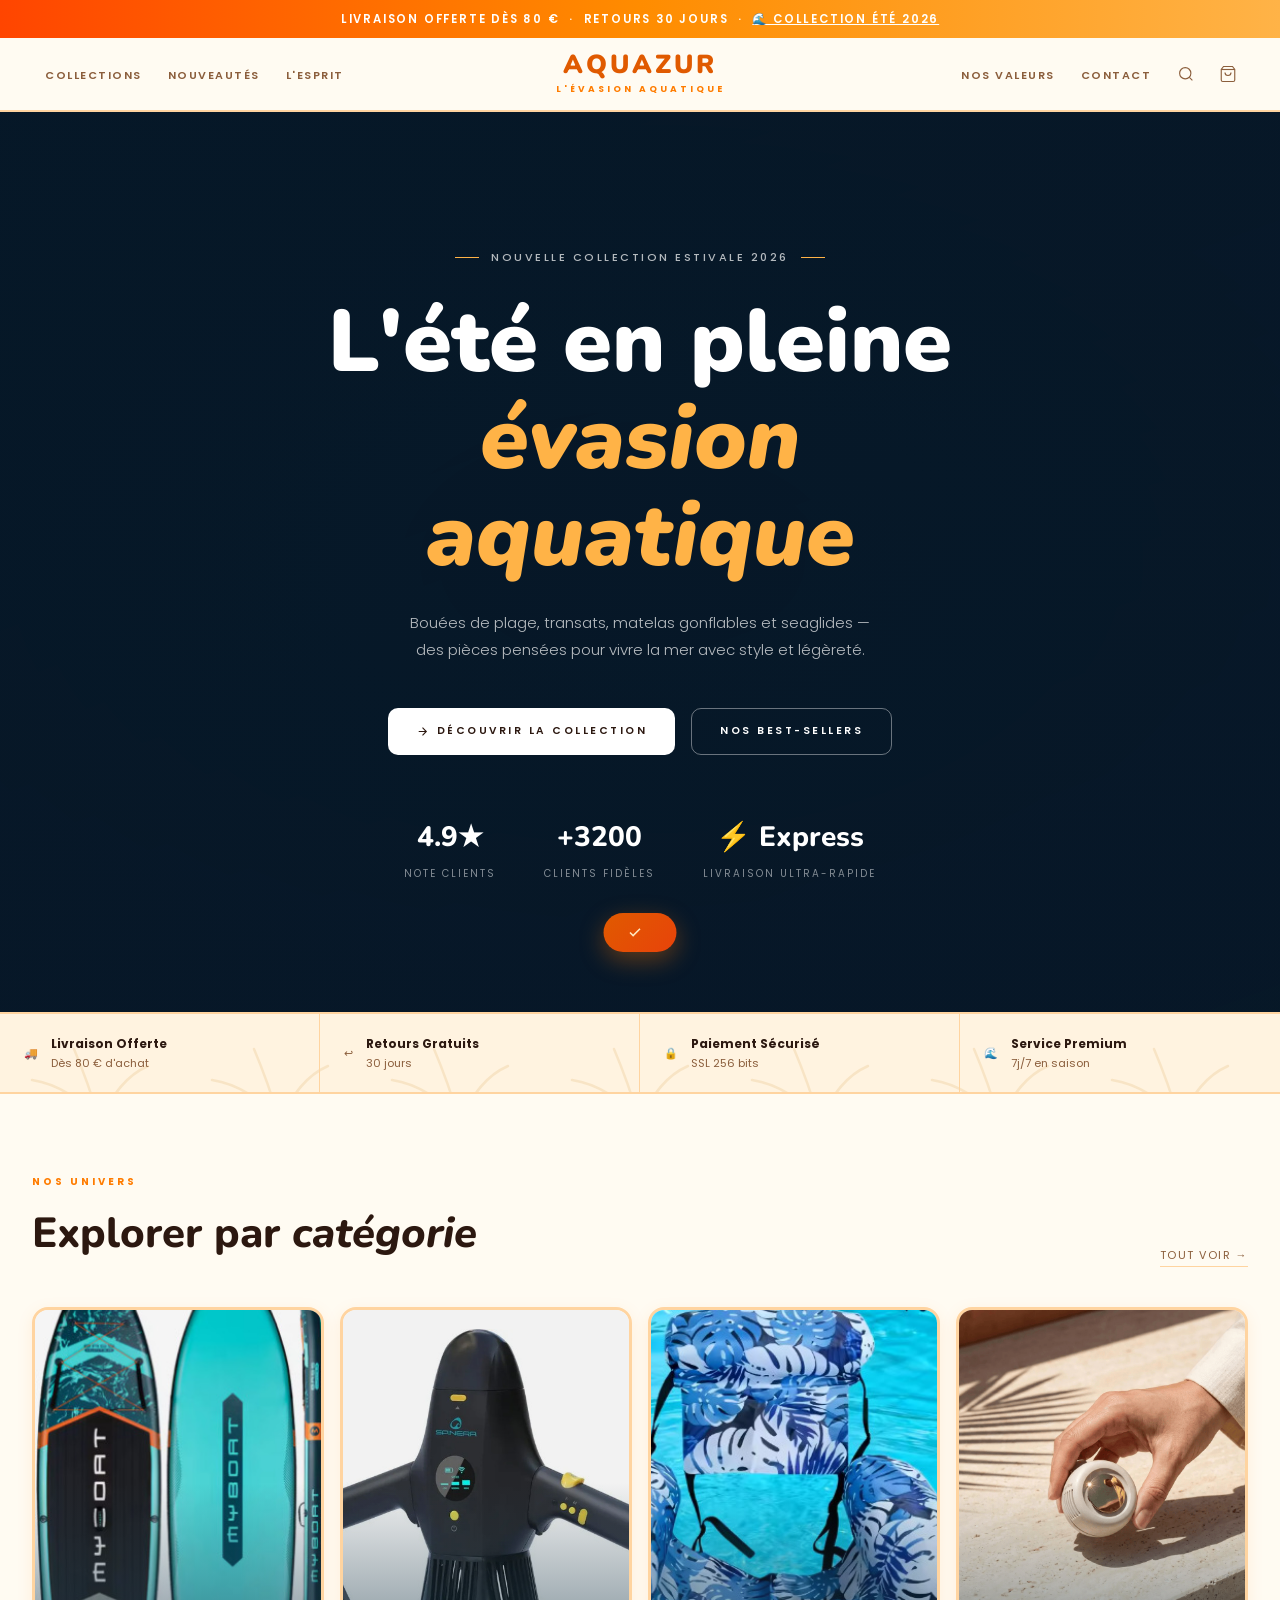
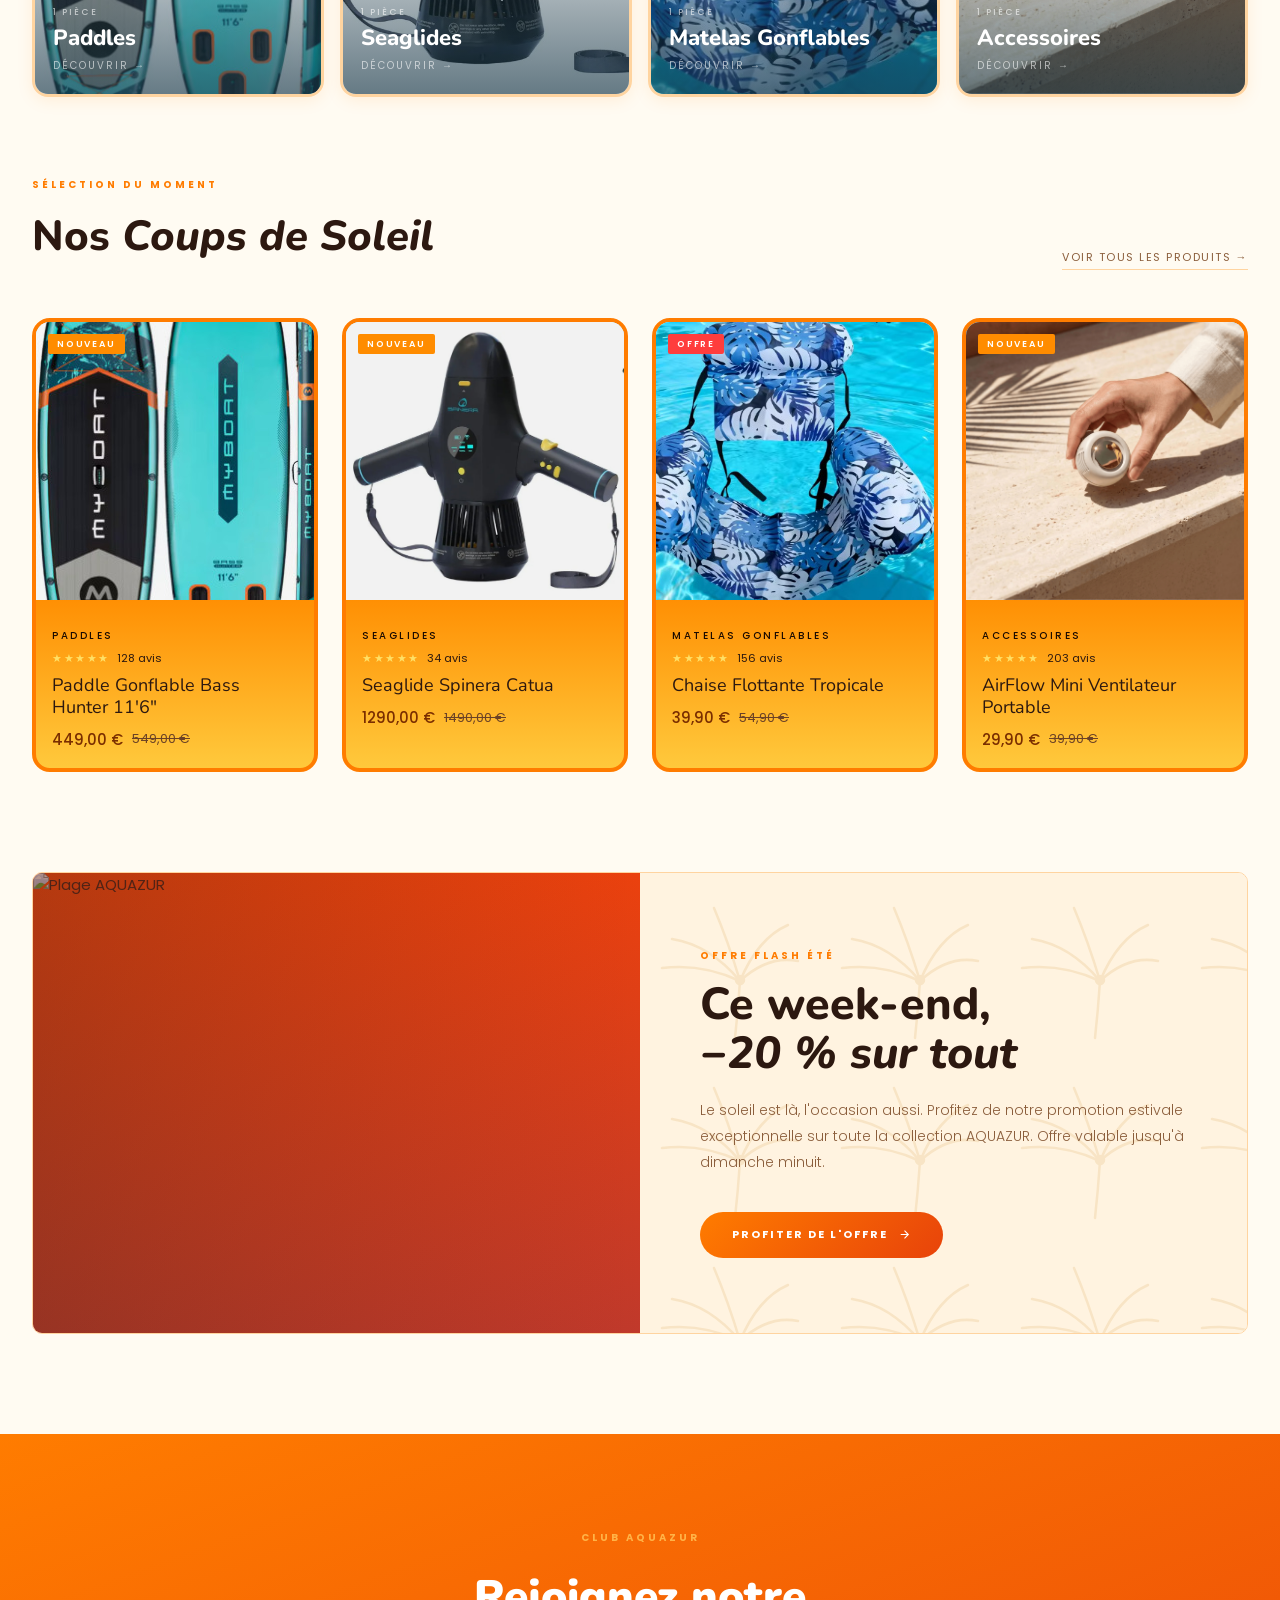
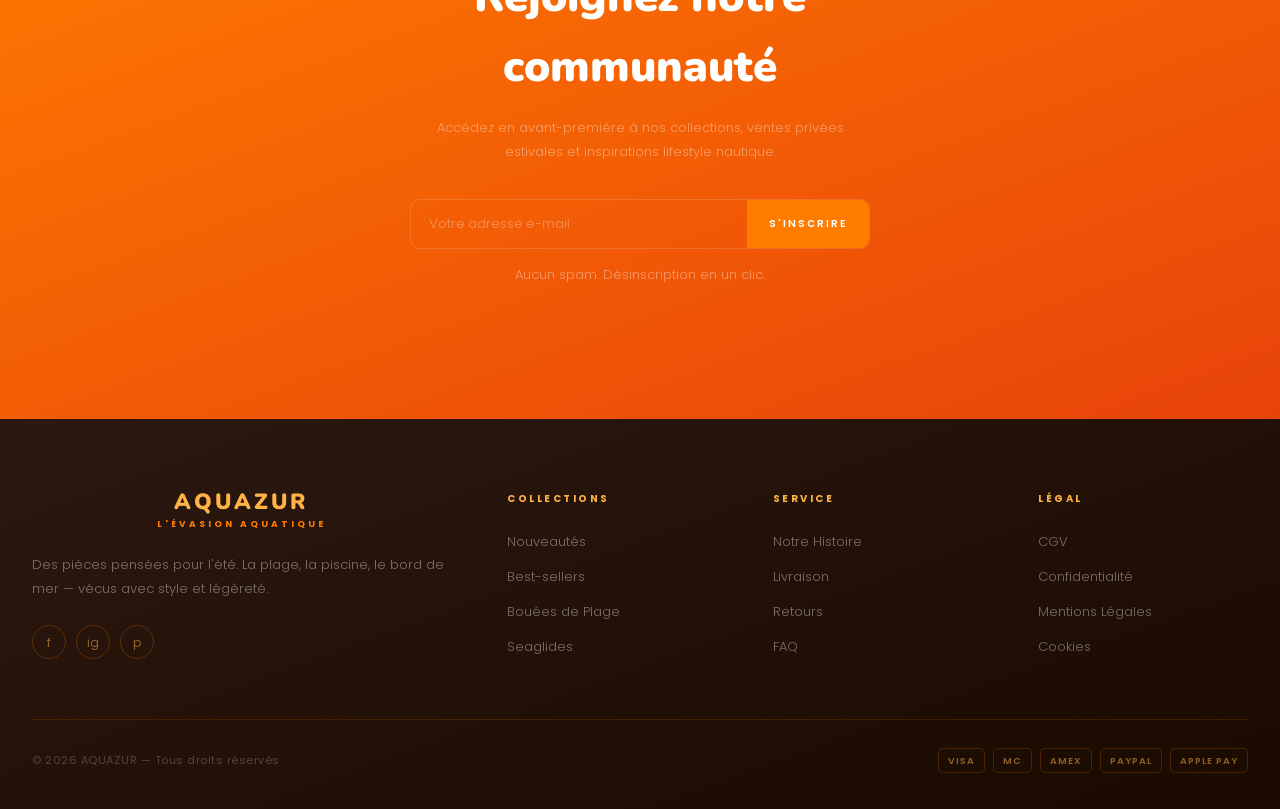
==== commit de72e1dd: "Update index.html" ====
--- a/index.html
+++ b/index.html
@@ -10,8 +10,7 @@
 .hero-video{position:relative;min-height:100svh;display:flex;align-items:center;justify-content:center;overflow:hidden;background:#071828}
 .hero-yt{position:absolute;inset:0;z-index:0;overflow:hidden;pointer-events:none}
 .hero-yt iframe{position:absolute;top:50%;left:50%;transform:translate(-50%,-50%) scale(1.35);width:177.78vh;height:56.25vw;min-width:100%;min-height:100%;pointer-events:none;border:0}
-.hero-video-overlay{position:absolute;inset:0;background:linear-gradient(160deg,rgba(7,24,40,.82) 0%,rgba(7,24,40,.68) 50%,rgba(7,24,40,.82) 100%);z-index:1}
-.hero-yt-mask{position:absolute;inset:0;z-index:1;pointer-events:none}
+.hero-video-overlay{position:absolute;inset:0;background:radial-gradient(ellipse 60% 50% at 50% 50%,rgba(7,24,40,.78) 0%,rgba(7,24,40,.7) 100%),linear-gradient(160deg,rgba(7,24,40,.55) 0%,rgba(7,24,40,.45) 100%);z-index:1}
 .hero-video-content{position:relative;z-index:2;text-align:center;padding:48px 24px;max-width:760px;margin:0 auto;width:100%}
 .hero-video-lbl{display:inline-flex;align-items:center;gap:12px;margin-bottom:28px;color:rgba(255,255,255,.7);font-size:11px;letter-spacing:2.5px;text-transform:uppercase;font-weight:500}
 .hero-video-lbl::before,.hero-video-lbl::after{content:'';display:block;width:24px;height:1px;background:var(--gold-lt)}
@@ -136,8 +135,7 @@
 
 <section class="hero-video">
   <div class="hero-yt">
-    <iframe src="https://www.youtube.com/embed/bs-dKe4W4bU?autoplay=1&mute=1&loop=1&playlist=bs-dKe4W4bU&controls=0&disablekb=1&fs=0&rel=0&iv_load_policy=3&modestbranding=1&showinfo=0&playsinline=1&start=6" allow="autoplay; encrypted-media" frameborder="0"></iframe>
-    <div class="hero-yt-mask"></div>
+    <iframe src="https://www.youtube.com/embed/bs-dKe4W4bU?autoplay=1&mute=1&loop=1&playlist=bs-dKe4W4bU&controls=0&disablekb=1&fs=0&rel=0&iv_load_policy=3&modestbranding=1&showinfo=0&playsinline=1&start=12" allow="autoplay; encrypted-media" frameborder="0"></iframe>
   </div>
   <div class="hero-video-overlay"></div>
   <div class="hero-video-content">
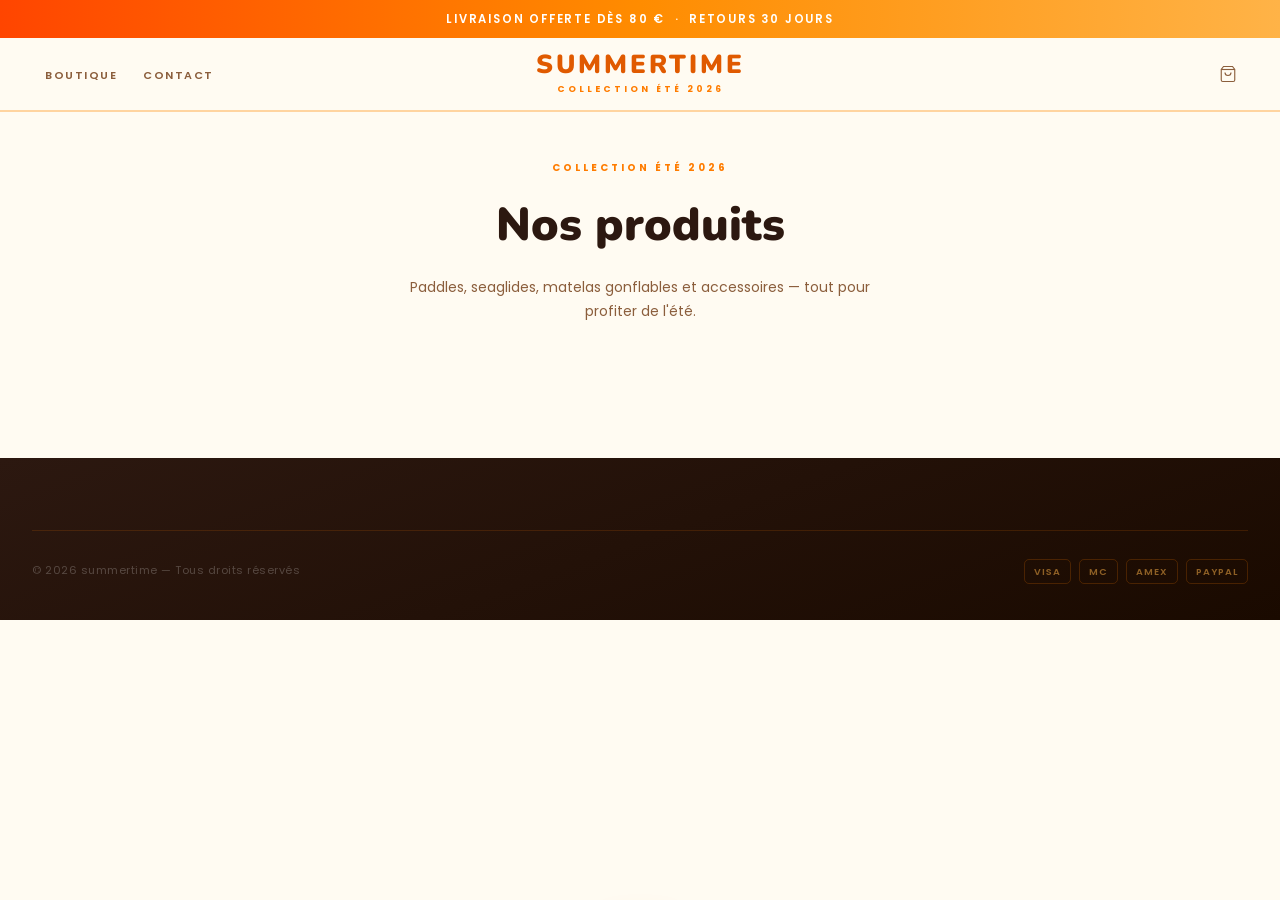
==== commit 37139a36: "Update index.html" ====
--- a/index.html
+++ b/index.html
@@ -3,129 +3,55 @@
 <html lang="fr">
 <head>
 <meta charset="UTF-8"><meta name="viewport" content="width=device-width,initial-scale=1.0">
-<title>AQUAZUR — L'Évasion Aquatique</title>
-<meta name="description" content="AQUAZUR, la boutique estivale d'exception. Bouées de plage, transats, matelas gonflables et seaglides — avec élégance.">
+<title>summertime — Collection Été 2026</title>
+<meta name="description" content="summertime, la boutique estivale. Paddles, seaglides, matelas gonflables et accessoires de plage.">
 <link rel="stylesheet" href="_base.css">
 <style>
-.hero-video{position:relative;min-height:100svh;display:flex;align-items:center;justify-content:center;overflow:hidden;background:#071828}
-.hero-yt{position:absolute;inset:0;z-index:0;overflow:hidden;pointer-events:none}
-.hero-yt iframe{position:absolute;top:50%;left:50%;transform:translate(-50%,-50%) scale(1.35);width:177.78vh;height:56.25vw;min-width:100%;min-height:100%;pointer-events:none;border:0}
-.hero-video-overlay{position:absolute;inset:0;background:radial-gradient(ellipse 60% 50% at 50% 50%,rgba(7,24,40,.78) 0%,rgba(7,24,40,.7) 100%),linear-gradient(160deg,rgba(7,24,40,.55) 0%,rgba(7,24,40,.45) 100%);z-index:1}
-.hero-video-content{position:relative;z-index:2;text-align:center;padding:48px 24px;max-width:760px;margin:0 auto;width:100%}
-.hero-video-lbl{display:inline-flex;align-items:center;gap:12px;margin-bottom:28px;color:rgba(255,255,255,.7);font-size:11px;letter-spacing:2.5px;text-transform:uppercase;font-weight:500}
-.hero-video-lbl::before,.hero-video-lbl::after{content:'';display:block;width:24px;height:1px;background:var(--gold-lt)}
-.hero-video h1{font-family:'Nunito',sans-serif;font-size:clamp(48px,7vw,88px);font-weight:900;line-height:1.1;color:#fff;margin-bottom:24px}
-.hero-video h1 em{font-style:italic;color:var(--gold-lt)}
-.hero-video-p{font-size:15px;color:rgba(255,255,255,.7);line-height:1.85;max-width:480px;margin:0 auto 44px;font-weight:300}
-.hero-video-cta{display:flex;gap:16px;flex-wrap:wrap;justify-content:center}
-.hero-video-stats{display:flex;gap:48px;justify-content:center;margin-top:60px;flex-wrap:wrap}
-.hvs strong{font-family:'Nunito',sans-serif;font-size:28px;font-weight:800;display:block;color:#fff}
-.hvs span{font-size:10px;letter-spacing:2px;text-transform:uppercase;color:rgba(255,255,255,.5)}
-.btn-white{display:inline-flex;align-items:center;gap:8px;padding:14px 28px;background:#fff;color:var(--charcoal);font-size:10.5px;letter-spacing:2.5px;text-transform:uppercase;font-weight:600;border:none;border-radius:var(--radius);cursor:pointer;text-decoration:none;font-family:'Poppins',sans-serif;transition:all var(--t)}
-.btn-white:hover{background:var(--gold);color:#fff}
-.btn-outline-white{display:inline-flex;align-items:center;gap:8px;padding:14px 28px;background:transparent;color:#fff;font-size:10.5px;letter-spacing:2.5px;text-transform:uppercase;font-weight:600;border:1px solid rgba(255,255,255,.4);border-radius:var(--radius);cursor:pointer;text-decoration:none;font-family:'Poppins',sans-serif;transition:all var(--t)}
-.btn-outline-white:hover{background:rgba(255,255,255,.1);border-color:#fff}
-.cats{padding:80px 32px;max-width:var(--max);margin:0 auto}
-.sec-head{display:flex;align-items:flex-end;justify-content:space-between;margin-bottom:40px}
-.sec-head h2{font-family:'Nunito',sans-serif;font-size:clamp(28px,3.5vw,42px);font-weight:800;letter-spacing:0px}
-.sec-head h2 em{font-style:italic}
-.sec-head .label{margin-bottom:10px}
-.see-all{font-size:11px;letter-spacing:1.5px;text-transform:uppercase;color:var(--stone);text-decoration:none;border-bottom:1px solid var(--border);padding-bottom:2px;transition:all var(--t);white-space:nowrap}
-.see-all:hover{color:var(--gold);border-color:var(--gold)}
-.cats-grid{display:grid;grid-template-columns:repeat(4,1fr);gap:16px}
-.cat-card{position:relative;aspect-ratio:3/4;overflow:hidden;cursor:pointer;border-radius:16px;text-decoration:none;display:block;border:3px solid var(--border);box-shadow:0 4px 16px rgba(255,124,0,.1);transition:box-shadow var(--t),transform var(--t)}
-.cat-card:hover{box-shadow:0 10px 36px rgba(255,124,0,.22);transform:translateY(-4px)}
-.cats-grid::before{content:'';display:none}
-.cat-bg{position:absolute;inset:0;overflow:hidden;background:var(--cream)}
-.cat-bg img{width:100%;height:100%;object-fit:cover;transition:transform .5s ease}
-.cat-card:hover .cat-bg img{transform:scale(1.06)}
-.cat-over{position:absolute;inset:0;background:linear-gradient(to top,rgba(26,58,74,.65) 0%,transparent 55%);display:flex;flex-direction:column;justify-content:flex-end;padding:20px 18px}
-.cat-count{font-size:9px;letter-spacing:2px;text-transform:uppercase;color:rgba(255,255,255,.6);margin-bottom:6px;font-weight:500}
-.cat-name{font-family:'Nunito',sans-serif;font-size:22px;font-weight:800;color:#fff;line-height:1.1}
-.cat-link{display:block;margin-top:8px;font-size:10px;letter-spacing:2px;text-transform:uppercase;color:rgba(255,255,255,.6);transition:color var(--t)}
-.cat-card:hover .cat-link{color:var(--gold-lt)}
-.featured{padding:0 32px 100px}
-.prod-grid{max-width:var(--max);margin:0 auto;display:grid;grid-template-columns:repeat(4,1fr);gap:28px 24px}
+.shop-intro{text-align:center;padding:48px 24px 28px}
+.shop-intro .label{font-size:10px;letter-spacing:3px;text-transform:uppercase;color:var(--gold);font-weight:700;margin-bottom:12px}
+.shop-intro h1{font-family:'Nunito',sans-serif;font-size:clamp(30px,5vw,46px);font-weight:900}
+.shop-intro p{font-size:14px;color:var(--stone);max-width:460px;margin:14px auto 0;line-height:1.7}
+
+/* LISTE PRODUITS VERTICALE */
+.prod-list{max-width:560px;margin:0 auto;padding:16px 16px 90px;display:flex;flex-direction:column;gap:32px}
 .prod-card{cursor:pointer;background:linear-gradient(180deg,#1FA9E0 0%,#1FA9E0 14%,#FF8C00 60%,#FFC93C 100%);border-radius:18px;padding:0;border:4px solid #FF7C00;overflow:hidden;transition:box-shadow var(--t),transform var(--t)}
-.prod-card>.p-cat,.prod-card>.p-rating,.prod-card>.p-name,.prod-card>.p-price{padding-left:16px;padding-right:16px}
-.prod-card>.p-cat{padding-top:14px}
-.prod-card>.p-price{padding-bottom:16px}
-.prod-card .p-cat{color:#1A0A00}.prod-card .revs{color:#2C1810}.prod-card .p-name{color:#2C1810}.prod-card .price-c{color:#7A2E00}.prod-card .price-o{color:#6B4226}.prod-card .stars{color:#FFE066}
 .prod-card:hover{box-shadow:0 8px 32px rgba(255,124,0,.18);transform:translateY(-3px)}
 .prod-card:hover .prod-img-in{transform:scale(1.05)}
 .prod-card:hover .prod-over{opacity:1}
-.prod-img{position:relative;aspect-ratio:1/1;overflow:hidden;margin-bottom:14px;background:#fff}
+.prod-card>.p-cat,.prod-card>.p-rating,.prod-card>.p-name,.prod-card>.p-price{padding-left:18px;padding-right:18px}
+.prod-card>.p-cat{padding-top:16px}
+.prod-card>.p-price{padding-bottom:18px}
+.prod-card .p-cat{color:#1A0A00}.prod-card .revs{color:#2C1810}.prod-card .p-name{color:#2C1810}.prod-card .price-c{color:#7A2E00}.prod-card .price-o{color:#6B4226}.prod-card .stars{color:#FFE066}
+.prod-img{position:relative;aspect-ratio:4/3;overflow:hidden;margin-bottom:14px;background:#fff}
 .prod-img-in{position:absolute;inset:0;overflow:hidden;transition:transform .55s cubic-bezier(.4,0,.2,1)}
-.prod-img-in.c1,.prod-img-in.c2,.prod-img-in.c3,.prod-img-in.c4{}
 .prod-img-in img{width:100%;height:100%;object-fit:cover;display:block}
 .prod-over{position:absolute;inset:0;background:rgba(26,58,74,.3);opacity:0;transition:opacity var(--t);display:flex;align-items:flex-end;padding:16px}
-.prod-quick{width:100%;padding:12px;background:var(--ivory);border:none;font-size:10.5px;letter-spacing:2px;text-transform:uppercase;font-weight:500;cursor:pointer;color:var(--charcoal);transition:all var(--t);font-family:'Poppins',sans-serif;border-radius:var(--radius)}
+.prod-quick{width:100%;padding:13px;background:var(--ivory);border:none;font-size:11px;letter-spacing:2px;text-transform:uppercase;font-weight:600;cursor:pointer;color:var(--charcoal);transition:all var(--t);font-family:'Poppins',sans-serif;border-radius:var(--radius)}
 .prod-quick:hover{background:var(--gold);color:#fff}
 .p-badge{position:absolute;top:12px;left:12px;padding:3px 9px;font-size:9px;letter-spacing:1.8px;text-transform:uppercase;font-weight:600;border-radius:2px}
 .badge-new{background:var(--teal);color:#fff}
 .badge-sale{background:var(--coral);color:#fff}
 .badge-popular{background:rgba(255,255,255,.9);color:var(--charcoal);border:1px solid var(--border)}
-.p-cat{font-size:10px;letter-spacing:2.5px;text-transform:uppercase;color:var(--gold);font-weight:500;margin-bottom:6px}
-.p-name{font-family:'Nunito',sans-serif;font-size:18px;font-weight:400;color:var(--charcoal);margin-bottom:9px;line-height:1.2}
+.p-cat{font-size:10px;letter-spacing:2.5px;text-transform:uppercase;color:var(--gold);font-weight:600;margin-bottom:6px}
+.p-name{font-family:'Nunito',sans-serif;font-size:22px;font-weight:700;color:var(--charcoal);margin-bottom:9px;line-height:1.2}
 .p-rating{display:flex;align-items:center;gap:7px;margin-bottom:8px}
-.stars{color:var(--gold);font-size:11px;letter-spacing:1.5px}
+.stars{color:var(--gold);font-size:12px;letter-spacing:1.5px}
 .revs{font-size:11px;color:var(--pebble)}
 .p-price{display:flex;align-items:center;gap:9px}
-.price-c{font-size:15px;font-weight:500}
-.price-o{font-size:13px;color:var(--pebble);text-decoration:line-through}
-.editorial{padding:0 32px 100px}
-.ed-in{max-width:var(--max);margin:0 auto;display:grid;grid-template-columns:1fr 1fr;border:1px solid var(--border);overflow:hidden;border-radius:var(--radius)}
-.ed-vis{position:relative;overflow:hidden;min-height:460px;background:linear-gradient(160deg,#FF4500,#C0392B)}
-.ed-vis img{position:absolute;inset:0;width:100%;height:100%;object-fit:cover;opacity:.7}
-.ed-vis-over{position:absolute;inset:0;background:linear-gradient(to right,rgba(10,30,50,.3),transparent)}
-.ed-txt{padding:64px 60px;background:var(--cream) var(--tropical-bg) repeat;background-size:180px 180px;display:flex;flex-direction:column;justify-content:center}
-.ed-txt .label{margin-bottom:16px}
-.ed-txt h2{font-family:'Nunito',sans-serif;font-size:clamp(30px,3.5vw,46px);font-weight:800;letter-spacing:0px;line-height:1.1;margin-bottom:20px}
-.ed-txt h2 em{font-style:italic}
-.ed-txt p{font-size:14px;color:var(--stone);line-height:1.85;margin-bottom:36px;font-weight:300}
-.nl{background:linear-gradient(160deg,#FF7C00,#E8430A);padding:96px 24px;text-align:center}
-.nl-in{max-width:460px;margin:0 auto}
-.nl-in .label{color:var(--gold-lt);margin-bottom:16px}
-.nl-in h2{font-family:'Nunito',sans-serif;font-size:clamp(28px,4vw,44px);font-weight:900;color:#fff;margin-bottom:14px}
-.nl-in p{color:rgba(255,255,255,.4);font-size:13px;margin-bottom:36px;font-weight:300;line-height:1.8}
-.nl-form{display:flex;border:1px solid rgba(255,255,255,.14);border-radius:var(--radius);overflow:hidden}
-.nl-form input{flex:1;padding:14px 18px;background:transparent;border:none;color:#fff;font-size:13px;outline:none;font-family:'Poppins',sans-serif}
-.nl-form input::placeholder{color:rgba(255,255,255,.28)}
-.nl-form button{padding:14px 22px;background:var(--gold);border:none;color:#fff;font-size:10px;letter-spacing:2px;text-transform:uppercase;font-weight:600;cursor:pointer;font-family:'Poppins',sans-serif;transition:background var(--t);white-space:nowrap}
-.nl-form button:hover{background:var(--gold-dk)}
-.nl-note{font-size:11px;color:rgba(255,255,255,.22);margin-top:14px}
-@media(max-width:1024px){.cats-grid{grid-template-columns:repeat(2,1fr)}.prod-grid{grid-template-columns:repeat(2,1fr)}.ed-in{grid-template-columns:1fr}.ed-vis{min-height:260px}.hero-video-stats{gap:28px}}
-@media(max-width:768px){.hero-yt{display:none}.hero-video{background:#071828 url('703756188487090.jpg') center/cover no-repeat}}
-@media(max-width:640px){
-  .cats{padding-left:0;padding-right:0;overflow:hidden}
-  .featured{padding-left:0;padding-right:0;overflow:hidden}
-  .editorial{padding-left:16px;padding-right:16px}
-  .sec-head,.featured>div:first-child{padding-left:16px;padding-right:16px}
-  .ed-txt{padding:44px 28px}
-  .hero-video-cta{flex-direction:column;align-items:center}
-  .hero-video h1{font-size:clamp(36px,10vw,52px);letter-spacing:0}
-  .hero-video-p{font-size:13px}
-  .hero-video-stats{gap:20px;margin-top:36px}
-  .hvs strong{font-size:22px}
-  .btn-white,.btn-outline-white{width:100%;justify-content:center;padding:14px 20px}
-  .cats-grid{display:flex;overflow-x:auto;scroll-snap-type:x mandatory;-webkit-overflow-scrolling:touch;gap:12px;padding:0 16px 16px;max-width:none}
-  .cats-grid .cat-card{flex:0 0 70vw;scroll-snap-align:start}
-  .prod-grid{display:flex;overflow-x:auto;scroll-snap-type:x mandatory;-webkit-overflow-scrolling:touch;gap:12px;padding:0 16px 16px;max-width:none;margin:0}
-  .prod-grid .prod-card{flex:0 0 70vw;scroll-snap-align:start}
-}
+.price-c{font-size:18px;font-weight:700}
+.price-o{font-size:14px;color:var(--pebble);text-decoration:line-through}
 </style>
 </head>
 <body>
 
-<div class="announce">Livraison offerte dès 80 € &nbsp;·&nbsp; Retours 30 jours &nbsp;·&nbsp; <a href="boutique.html">🌊 Collection Été 2026</a></div>
+<div class="announce">Livraison offerte dès 80 € &nbsp;·&nbsp; Retours 30 jours</div>
 
 <header class="site-header" id="main-header">
   <div class="header-inner">
-    <div class="nav-left"><nav class="site-nav"><a href="boutique.html">Collections</a><a href="boutique.html?filter=nouveautes">Nouveautés</a><a href="contact.html">L'Esprit</a></nav></div>
-    <a href="index.html" class="logo"><span class="logo-main">AQUAZUR</span><span class="logo-sub">L'Évasion Aquatique</span></a>
-    <div class="nav-right"><nav class="site-nav"><a href="contact.html">Nos Valeurs</a><a href="contact.html">Contact</a></nav>
+    <div class="nav-left"><nav class="site-nav"><a href="index.html">Boutique</a><a href="contact.html">Contact</a></nav></div>
+    <a href="index.html" class="logo"><span class="logo-main">summertime</span><span class="logo-sub">Collection Été 2026</span></a>
+    <div class="nav-right">
       <div class="header-actions">
-        <button class="btn-icon" onclick="openSearch()"><svg viewBox="0 0 24 24" fill="none" stroke="currentColor"><circle cx="11" cy="11" r="7.5"/><path d="M20.5 20.5l-4-4"/></svg></button>
         <button class="btn-icon" onclick="openCart()"><svg viewBox="0 0 24 24" fill="none" stroke="currentColor"><path d="M6 2L3 6v14a2 2 0 002 2h14a2 2 0 002-2V6l-3-4z"/><line x1="3" y1="6" x2="21" y2="6"/><path d="M16 10a4 4 0 01-8 0"/></svg><span class="cart-badge" id="cart-badge">0</span></button>
         <button class="btn-icon hamburger" onclick="toggleMenu()"><svg viewBox="0 0 24 24" fill="none" stroke="currentColor"><line x1="4" y1="7" x2="20" y2="7"/><line x1="4" y1="12" x2="20" y2="12"/><line x1="4" y1="17" x2="20" y2="17"/></svg></button>
       </div>
@@ -133,97 +59,16 @@
   </div>
 </header>
 
-<section class="hero-video">
-  <div class="hero-yt">
-    <iframe src="https://www.youtube.com/embed/bs-dKe4W4bU?autoplay=1&mute=1&loop=1&playlist=bs-dKe4W4bU&controls=0&disablekb=1&fs=0&rel=0&iv_load_policy=3&modestbranding=1&showinfo=0&playsinline=1&start=12" allow="autoplay; encrypted-media" frameborder="0"></iframe>
-  </div>
-  <div class="hero-video-overlay"></div>
-  <div class="hero-video-content">
-    <div class="hero-video-lbl">Nouvelle collection estivale 2026</div>
-    <h1>L'été en pleine<br><em>évasion aquatique</em></h1>
-    <p class="hero-video-p">Bouées de plage, transats, matelas gonflables et seaglides — des pièces pensées pour vivre la mer avec style et légèreté.</p>
-    <div class="hero-video-cta">
-      <a href="boutique.html" class="btn-white"><svg width="13" height="13" viewBox="0 0 24 24" fill="none" stroke="currentColor" stroke-width="2"><path d="M5 12h14M12 5l7 7-7 7"/></svg>Découvrir la collection</a>
-      <a href="boutique.html" class="btn-outline-white">Nos best-sellers</a>
-    </div>
-    <div class="hero-video-stats">
-      <div class="hvs"><strong>4.9★</strong><span>Note clients</span></div>
-      <div class="hvs"><strong>+3200</strong><span>Clients fidèles</span></div>
-      <div class="hvs"><strong>⚡ Express</strong><span>Livraison ultra-rapide</span></div>
-    </div>
-  </div>
+<section class="shop-intro">
+  <div class="label">Collection Été 2026</div>
+  <h1>Nos produits</h1>
+  <p>Paddles, seaglides, matelas gonflables et accessoires — tout pour profiter de l'été.</p>
 </section>
 
-<div class="trust-strip"><div class="trust-inner">
-  <div class="trust-item"><span class="trust-icon">🚚</span><div><strong>Livraison Offerte</strong><span>Dès 80 € d'achat</span></div></div>
-  <div class="trust-item"><span class="trust-icon">↩</span><div><strong>Retours Gratuits</strong><span>30 jours</span></div></div>
-  <div class="trust-item"><span class="trust-icon">🔒</span><div><strong>Paiement Sécurisé</strong><span>SSL 256 bits</span></div></div>
-  <div class="trust-item"><span class="trust-icon">🌊</span><div><strong>Service Premium</strong><span>7j/7 en saison</span></div></div>
-</div></div>
-
-<section class="cats" data-reveal>
-  <div class="sec-head"><div><div class="label">Nos Univers</div><h2>Explorer par <em>catégorie</em></h2></div><a href="boutique.html" class="see-all">Tout voir →</a></div>
-  <div class="cats-grid">
-    <a href="boutique.html" class="cat-card">
-      <div class="cat-bg"><img src="paddle-1.jpg.jpg" alt="Paddles"></div>
-      <div class="cat-over"><div class="cat-count">1 pièce</div><div class="cat-name">Paddles</div><span class="cat-link">Découvrir →</span></div>
-    </a>
-    <a href="boutique.html" class="cat-card">
-      <div class="cat-bg"><img src="seaglide-1.jpg.jpg" alt="Seaglides"></div>
-      <div class="cat-over"><div class="cat-count">1 pièce</div><div class="cat-name">Seaglides</div><span class="cat-link">Découvrir →</span></div>
-    </a>
-    <a href="boutique.html" class="cat-card">
-      <div class="cat-bg"><img src="chaise-1.jpg.jpg" alt="Matelas Gonflables"></div>
-      <div class="cat-over"><div class="cat-count">1 pièce</div><div class="cat-name">Matelas Gonflables</div><span class="cat-link">Découvrir →</span></div>
-    </a>
-    <a href="boutique.html" class="cat-card">
-      <div class="cat-bg"><img src="airflow-1.jpg.jpg" alt="Accessoires"></div>
-      <div class="cat-over"><div class="cat-count">1 pièce</div><div class="cat-name">Accessoires</div><span class="cat-link">Découvrir →</span></div>
-    </a>
-  </div>
-</section>
-
-<section class="featured" data-reveal>
-  <div style="max-width:var(--max);margin:0 auto 48px;display:flex;align-items:flex-end;justify-content:space-between">
-    <div><div class="label" style="margin-bottom:10px">Sélection du Moment</div><h2 style="font-family:'Nunito',sans-serif;font-size:clamp(28px,3.5vw,42px);font-weight:800;letter-spacing:0px">Nos <em style="font-style:italic">Coups de Soleil</em></h2></div>
-    <a href="boutique.html" class="see-all">Voir tous les produits →</a>
-  </div>
-  <div class="prod-grid" id="home-products"></div>
-</section>
-
-<div class="editorial" data-reveal>
-  <div class="ed-in">
-    <div class="ed-vis">
-      <img src="https://images.unsplash.com/photo-1507525428034-b723cf961d3e?w=800&q=80" alt="Plage AQUAZUR">
-      <div class="ed-vis-over"></div>
-    </div>
-    <div class="ed-txt">
-      <div class="label">Offre Flash Été</div>
-      <h2>Ce week-end,<br><em>−20 % sur tout</em></h2>
-      <p>Le soleil est là, l'occasion aussi. Profitez de notre promotion estivale exceptionnelle sur toute la collection AQUAZUR. Offre valable jusqu'à dimanche minuit.</p>
-      <a href="boutique.html" class="btn-dark" style="align-self:flex-start">Profiter de l'offre <svg width="13" height="13" viewBox="0 0 24 24" fill="none" stroke="currentColor" stroke-width="2"><path d="M5 12h14M12 5l7 7-7 7"/></svg></a>
-    </div>
-  </div>
-</div>
-
-<section class="nl" data-reveal>
-  <div class="nl-in">
-    <div class="label">Club AQUAZUR</div>
-    <h2>Rejoignez notre<br>communauté</h2>
-    <p>Accédez en avant-première à nos collections, ventes privées estivales et inspirations lifestyle nautique.</p>
-    <form class="nl-form"><input type="email" placeholder="Votre adresse e-mail" required><button type="button" onclick="showToast('Bienvenue dans le Club AQUAZUR !')">S'inscrire</button></form>
-    <p class="nl-note">Aucun spam. Désinscription en un clic.</p>
-  </div>
-</section>
+<section class="prod-list" id="home-products"></section>
 
 <footer class="site-footer"><div class="footer-inner">
-  <div class="footer-grid">
-    <div class="footer-brand"><a href="index.html" class="logo"><span class="logo-main">AQUAZUR</span><span class="logo-sub" style="color:var(--gold)">L'Évasion Aquatique</span></a><p>Des pièces pensées pour l'été. La plage, la piscine, le bord de mer — vécus avec style et légèreté.</p><div class="footer-socials"><a href="#" class="footer-social">f</a><a href="#" class="footer-social">ig</a><a href="#" class="footer-social">p</a></div></div>
-    <div class="footer-col"><h5>Collections</h5><ul><li><a href="boutique.html?filter=nouveautes">Nouveautés</a></li><li><a href="boutique.html">Best-sellers</a></li><li><a href="boutique.html">Bouées de Plage</a></li><li><a href="boutique.html">Seaglides</a></li></ul></div>
-    <div class="footer-col"><h5>Service</h5><ul><li><a href="contact.html">Notre Histoire</a></li><li><a href="contact.html">Livraison</a></li><li><a href="contact.html">Retours</a></li><li><a href="contact.html">FAQ</a></li></ul></div>
-    <div class="footer-col"><h5>Légal</h5><ul><li><a href="#">CGV</a></li><li><a href="#">Confidentialité</a></li><li><a href="#">Mentions Légales</a></li><li><a href="#">Cookies</a></li></ul></div>
-  </div>
-  <div class="footer-bottom"><p>© 2026 AQUAZUR — Tous droits réservés</p><div class="pay-row"><span class="pay-chip">VISA</span><span class="pay-chip">MC</span><span class="pay-chip">AMEX</span><span class="pay-chip">PAYPAL</span><span class="pay-chip">APPLE PAY</span></div></div>
+  <div class="footer-bottom"><p>© 2026 summertime — Tous droits réservés</p><div class="pay-row"><span class="pay-chip">VISA</span><span class="pay-chip">MC</span><span class="pay-chip">AMEX</span><span class="pay-chip">PAYPAL</span></div></div>
 </div></footer>
 
 <div class="overlay" id="overlay" onclick="closeCart()"></div>
@@ -236,13 +81,13 @@
 
 <script src="products.js"></script>
 <script src="_cart.js"></script>
-<script>function toggleMenu(){const nav=document.querySelector('.nav-left');if(!nav)return;if(nav.style.display==='flex'){nav.style.display='';}else{nav.style.cssText='display:flex;flex-direction:column;position:absolute;top:72px;left:0;right:0;background:var(--ivory);padding:20px 24px;border-bottom:2px solid var(--border);gap:4px;z-index:99;';}}
+<script>
+function toggleMenu(){const nav=document.querySelector('.nav-left');if(!nav)return;if(nav.style.display==='flex'){nav.style.display='';}else{nav.style.cssText='display:flex;flex-direction:column;position:absolute;top:72px;left:0;right:0;background:var(--ivory);padding:20px 24px;border-bottom:2px solid var(--border);gap:4px;z-index:99;';}}
 function starsHTML(n){return'★'.repeat(Math.round(n))}
-const colors=['c1','c2','c3','c4'];
-document.getElementById('home-products').innerHTML=PRODUCTS.slice(0,4).map((p,i)=>`
+document.getElementById('home-products').innerHTML=PRODUCTS.map(p=>`
 <div class="prod-card" onclick="window.location='produit.html?id=${p.id}'">
   <div class="prod-img">
-    <div class="prod-img-in ${colors[i%4]}"><img src="${p.img}" alt="${p.name}" style="position:absolute;inset:0;width:100%;height:100%;object-fit:cover"></div>
+    <div class="prod-img-in"><img src="${p.img}" alt="${p.name}"></div>
     ${p.badge?`<span class="p-badge badge-${p.badge}">${p.badge==='new'?'Nouveau':p.badge==='sale'?'Offre':'Favori'}</span>`:''}
     <div class="prod-over"><button class="prod-quick" onclick="event.stopPropagation();addToCart(${p.id})">Ajouter à la sélection</button></div>
   </div>
@@ -252,8 +97,6 @@
   <div class="p-price"><span class="price-c">${fmt(p.price)} €</span>${p.original?`<span class="price-o">${fmt(p.original)} €</span>`:''}</div>
 </div>`).join('');
 renderCart();
-window.addEventListener('scroll',()=>{
-  document.getElementById('main-header').classList.toggle('scrolled',scrollY>60);
-});
+window.addEventListener('scroll',()=>{document.getElementById('main-header').classList.toggle('scrolled',scrollY>60);});
 </script>
 </body></html>
--- a/_base.css
+++ b/_base.css
@@ -102,7 +102,7 @@
 .cart-items { display: flex; flex-direction: column; gap: 18px; }
 .cart-item { display: grid; grid-template-columns: 78px 1fr auto; gap: 12px; align-items: start; padding-bottom: 18px; border-bottom: 1px solid var(--border); }
 .cart-item:last-child { border-bottom: none; }
-.ci-img { width: 78px; height: 78px; background: var(--cream); border-radius: var(--radius); display: flex; align-items: center; justify-content: center; font-size: 26px; border: 2px solid var(--border); }
+.ci-img { width: 78px; height: 78px; background: var(--cream); border-radius: var(--radius); border: 2px solid var(--border); position: relative; overflow: hidden; flex-shrink: 0; }
 .ci-name { font-size: 13px; font-weight: 600; margin-bottom: 3px; }
 .ci-price { font-size: 12px; color: var(--gold-dk); font-weight: 600; margin-bottom: 10px; }
 .ci-qty { display: flex; align-items: center; gap: 9px; }
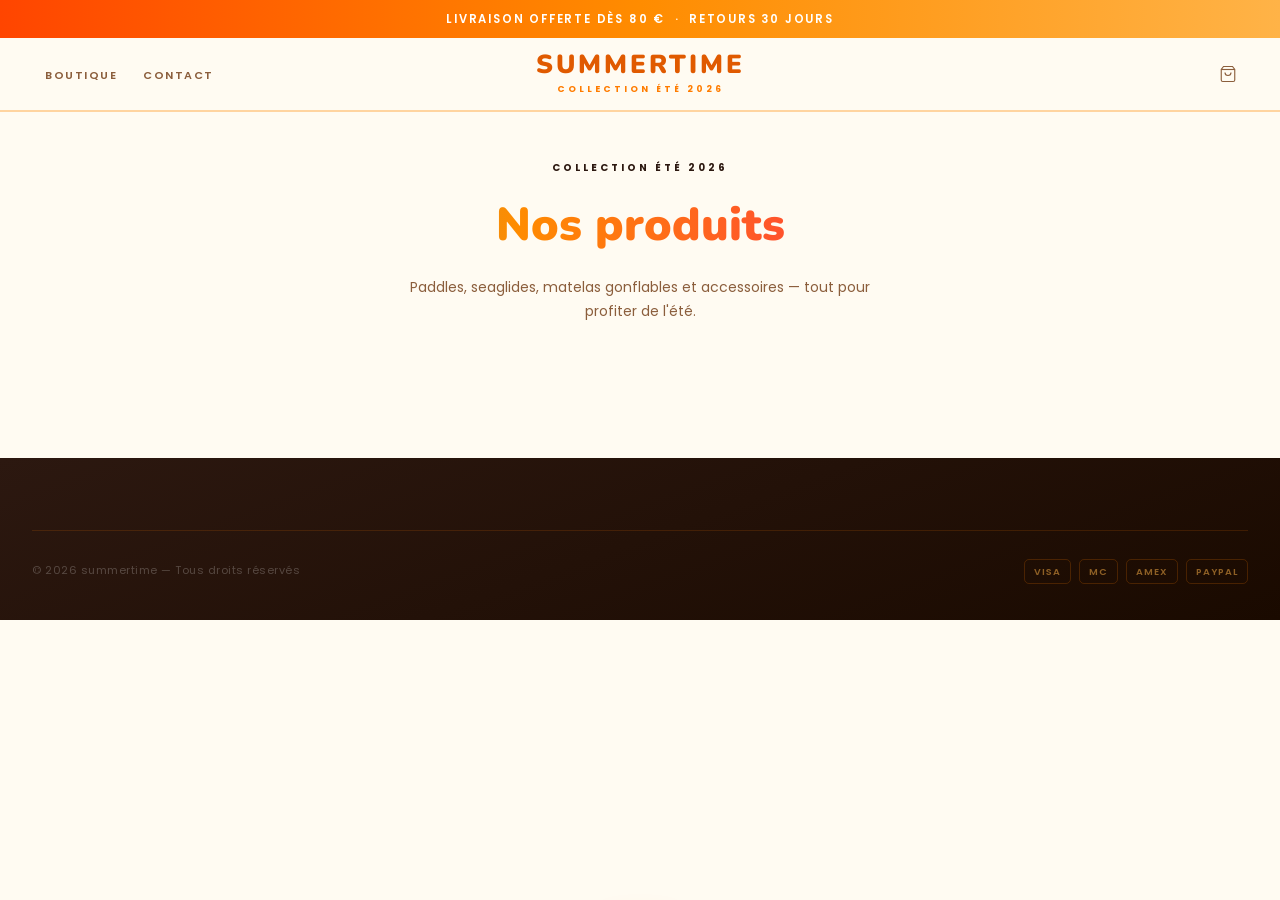
==== commit 9cbfc82c: "Update index.html" ====
--- a/index.html
+++ b/index.html
@@ -9,7 +9,8 @@
 <style>
 .shop-intro{text-align:center;padding:48px 24px 28px}
 .shop-intro .label{font-size:10px;letter-spacing:3px;text-transform:uppercase;color:var(--gold);font-weight:700;margin-bottom:12px}
-.shop-intro h1{font-family:'Nunito',sans-serif;font-size:clamp(30px,5vw,46px);font-weight:900}
+.shop-intro h1{font-family:'Nunito',sans-serif;font-size:clamp(30px,5vw,46px);font-weight:900;background:linear-gradient(90deg,#1FA9E0 0%,#FF8C00 40%,#FF3D3D 70%,#FFC93C 100%);-webkit-background-clip:text;background-clip:text;-webkit-text-fill-color:transparent}
+.shop-intro .label{color:var(--blue-dk)}
 .shop-intro p{font-size:14px;color:var(--stone);max-width:460px;margin:14px auto 0;line-height:1.7}
 
 /* LISTE PRODUITS VERTICALE */
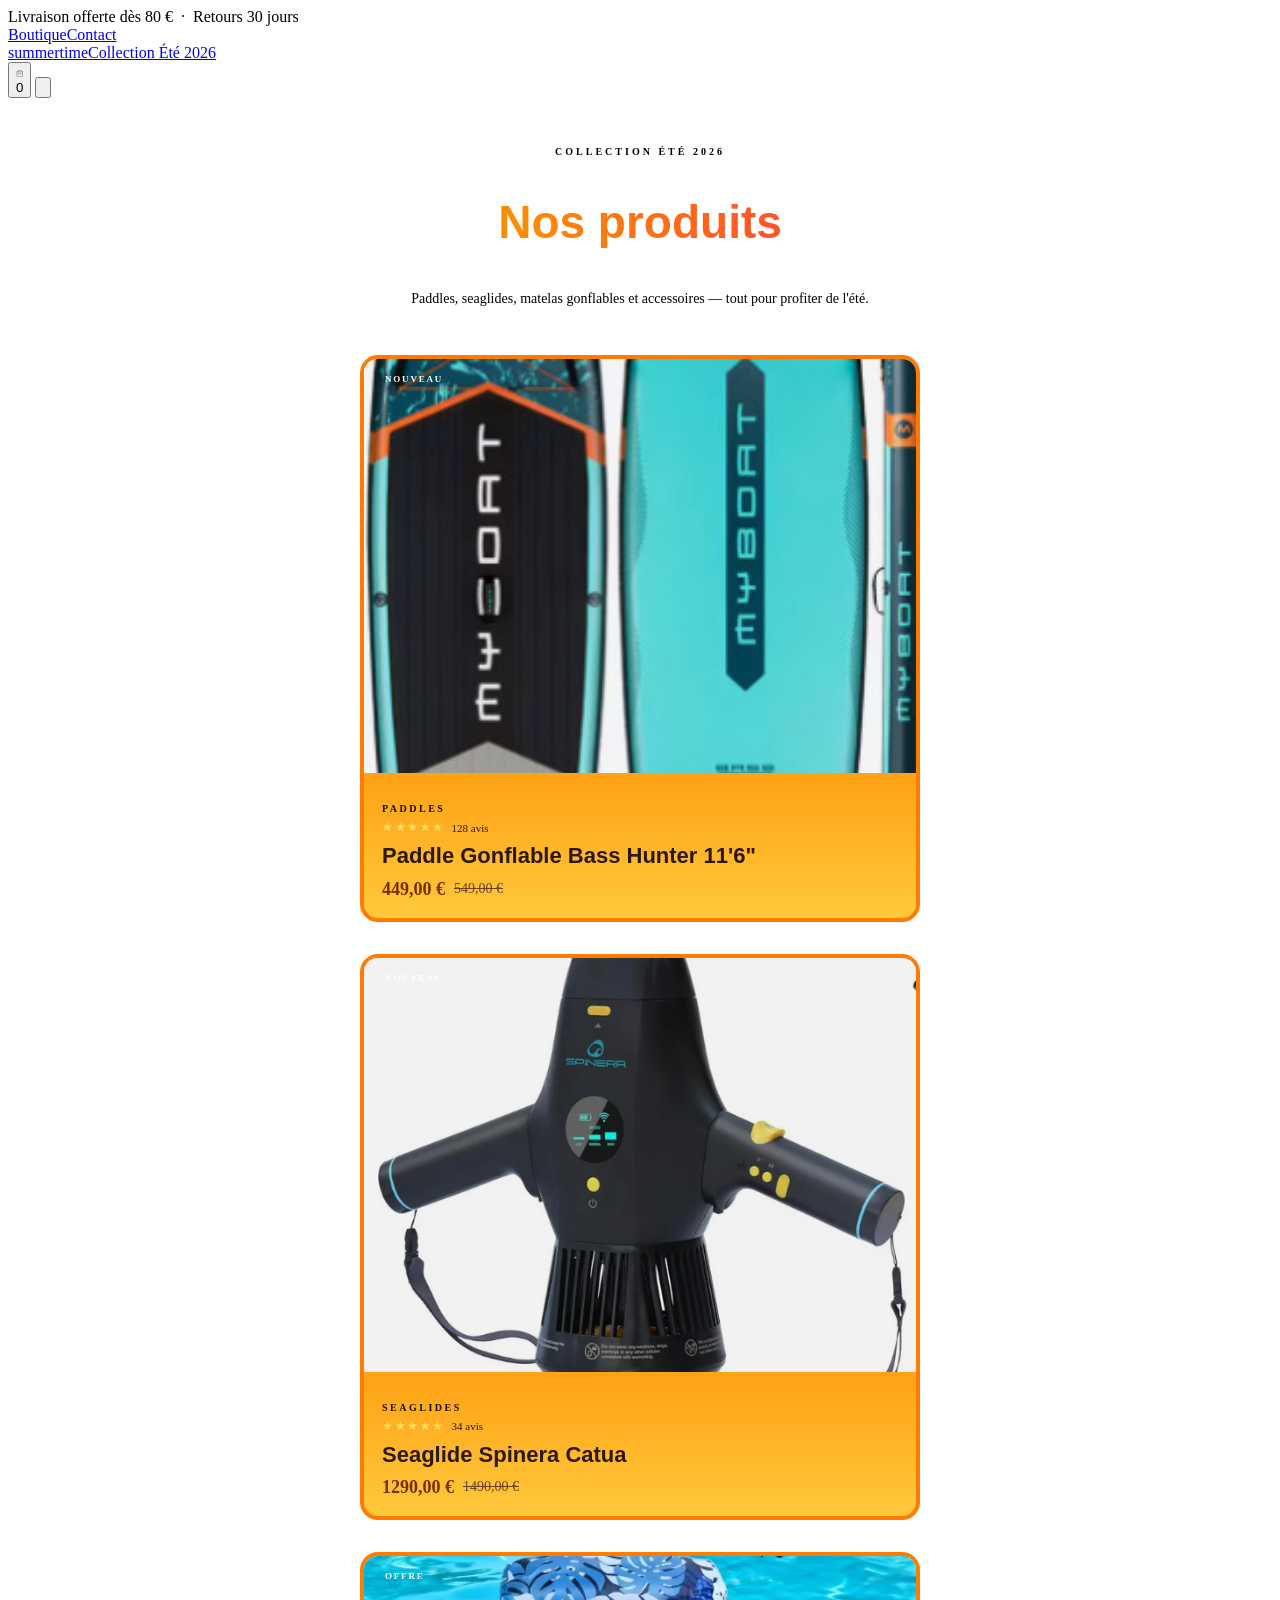
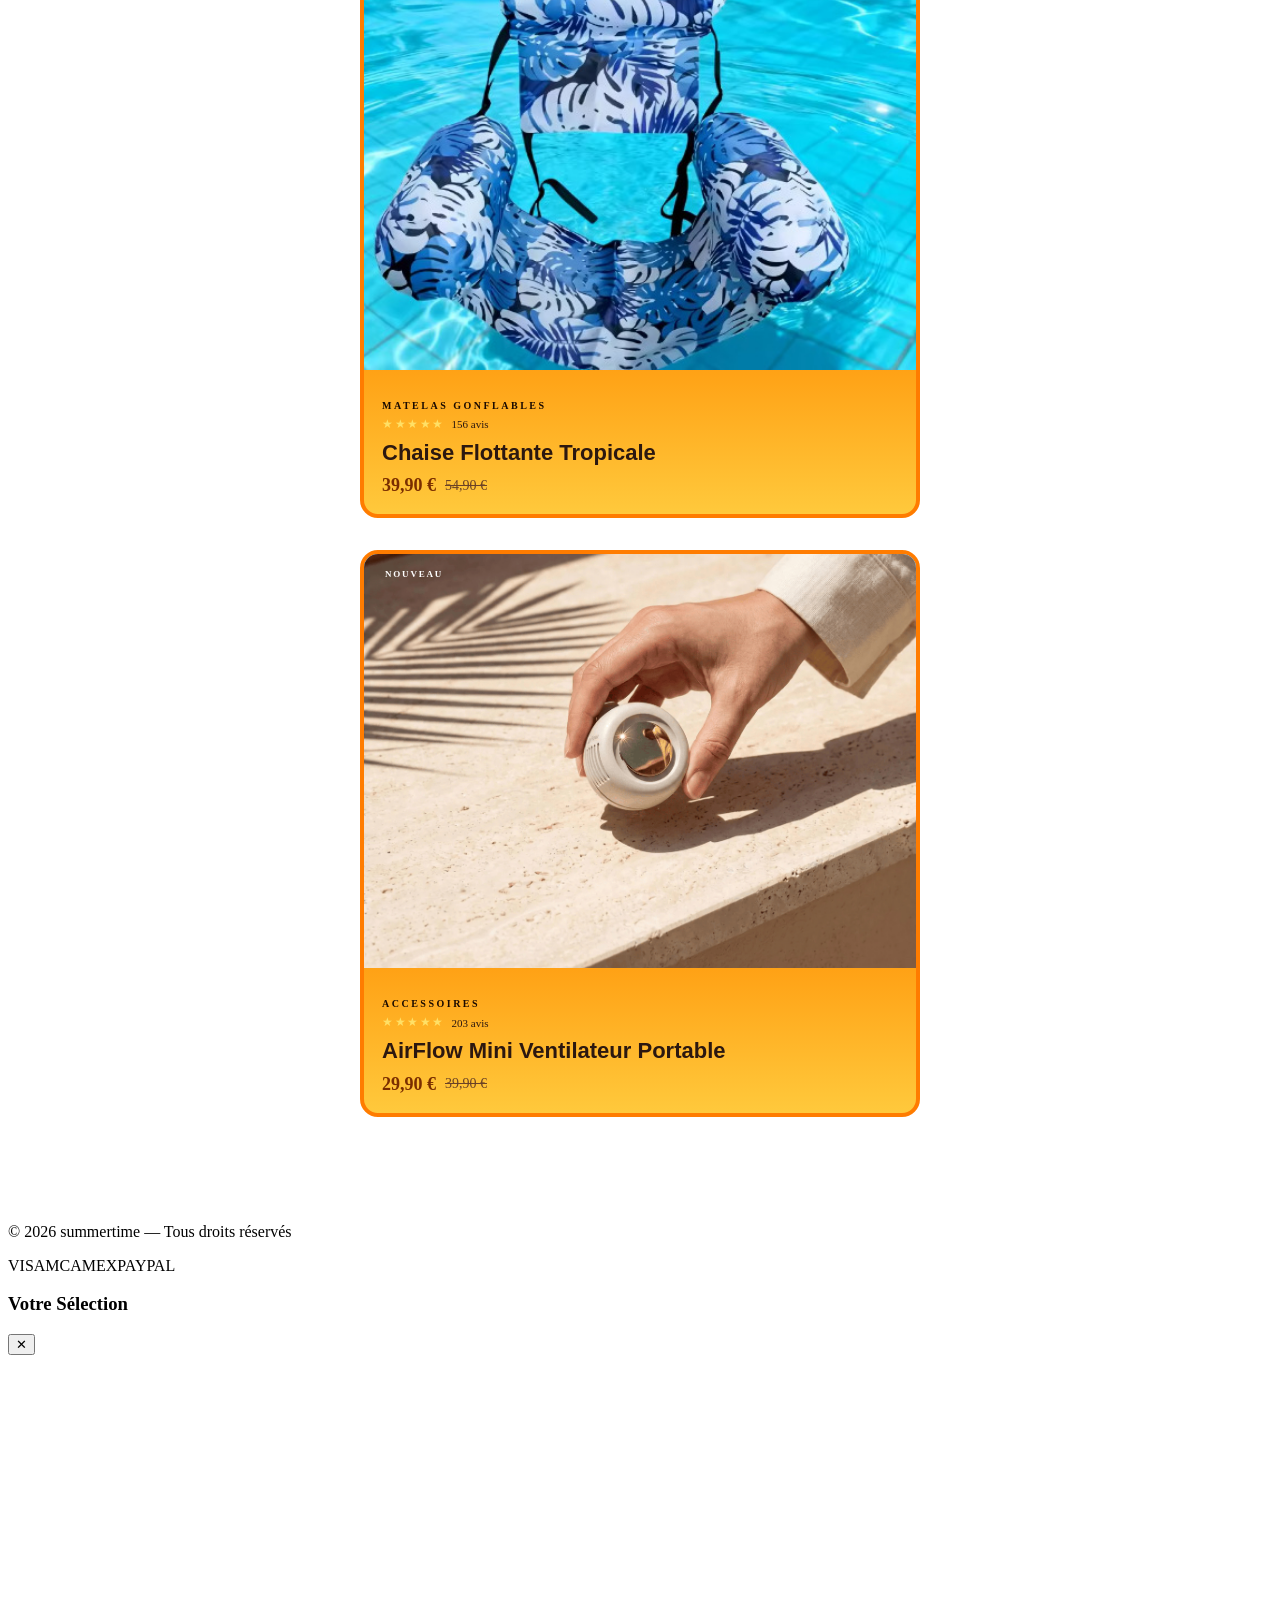
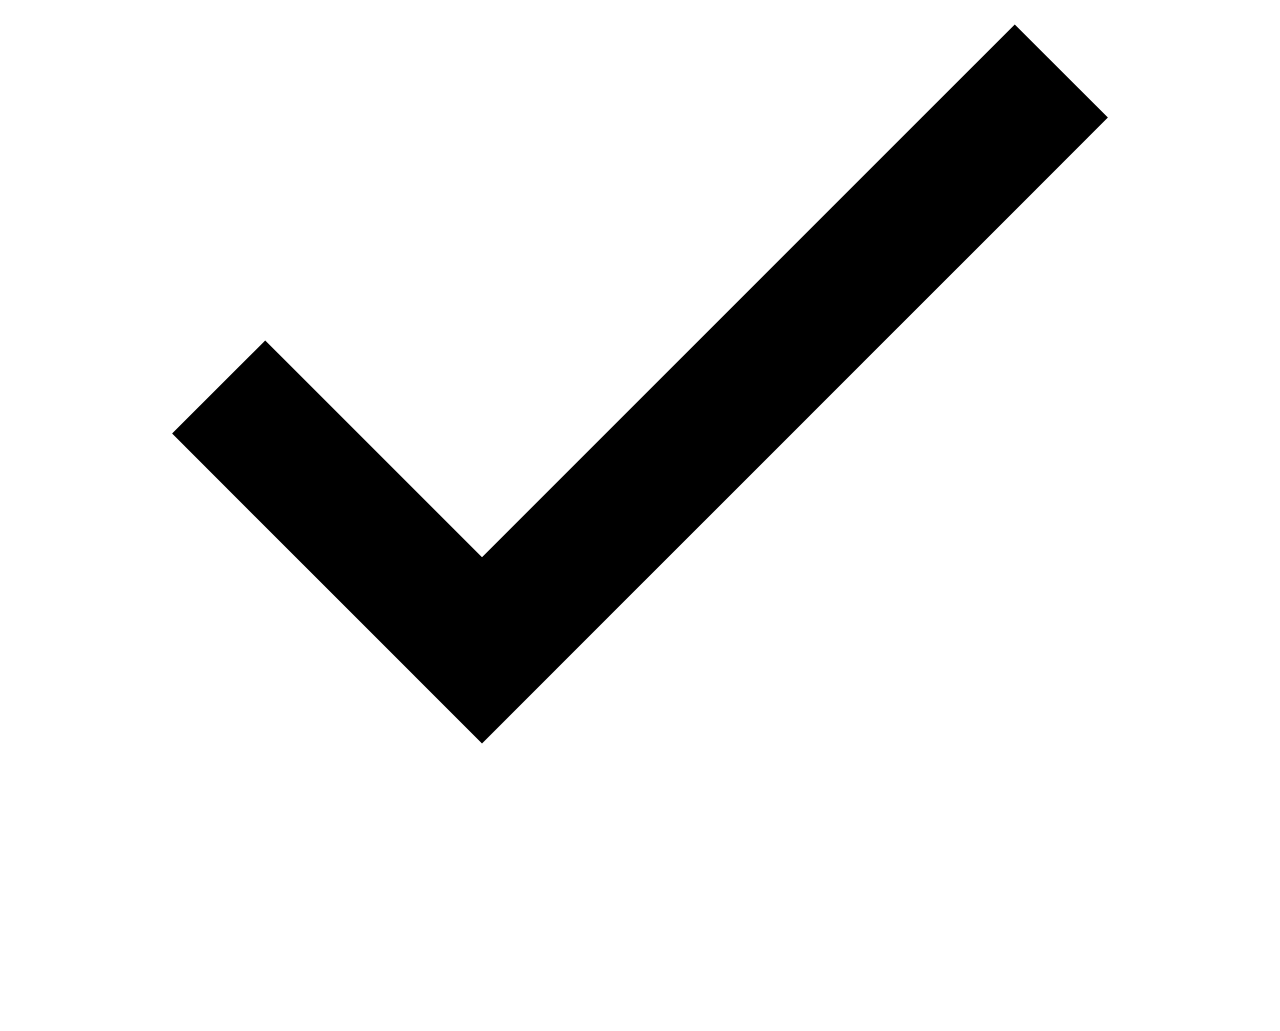
==== commit c2faca96: "Update index.html" ====
--- a/index.html
+++ b/index.html
@@ -66,7 +66,57 @@
   <p>Paddles, seaglides, matelas gonflables et accessoires — tout pour profiter de l'été.</p>
 </section>
 
-<section class="prod-list" id="home-products"></section>
+<section class="prod-list" id="home-products">
+
+  <div class="prod-card" onclick="window.location='produit.html?id=1'">
+    <div class="prod-img">
+      <div class="prod-img-in"><img src="paddle-1.jpg.jpg" alt="Paddle Gonflable Bass Hunter 11'6&quot;"></div>
+      <span class="p-badge badge-new">Nouveau</span>
+      <div class="prod-over"><button class="prod-quick" onclick="event.stopPropagation();addToCart(1)">Ajouter à la sélection</button></div>
+    </div>
+    <div class="p-cat">Paddles</div>
+    <div class="p-rating"><span class="stars">★★★★★</span><span class="revs">128 avis</span></div>
+    <div class="p-name">Paddle Gonflable Bass Hunter 11'6"</div>
+    <div class="p-price"><span class="price-c">449,00 €</span><span class="price-o">549,00 €</span></div>
+  </div>
+
+  <div class="prod-card" onclick="window.location='produit.html?id=2'">
+    <div class="prod-img">
+      <div class="prod-img-in"><img src="seaglide-1.jpg.jpg" alt="Seaglide Spinera Catua"></div>
+      <span class="p-badge badge-new">Nouveau</span>
+      <div class="prod-over"><button class="prod-quick" onclick="event.stopPropagation();addToCart(2)">Ajouter à la sélection</button></div>
+    </div>
+    <div class="p-cat">Seaglides</div>
+    <div class="p-rating"><span class="stars">★★★★★</span><span class="revs">34 avis</span></div>
+    <div class="p-name">Seaglide Spinera Catua</div>
+    <div class="p-price"><span class="price-c">1290,00 €</span><span class="price-o">1490,00 €</span></div>
+  </div>
+
+  <div class="prod-card" onclick="window.location='produit.html?id=3'">
+    <div class="prod-img">
+      <div class="prod-img-in"><img src="chaise-1.jpg.jpg" alt="Chaise Flottante Tropicale"></div>
+      <span class="p-badge badge-sale">Offre</span>
+      <div class="prod-over"><button class="prod-quick" onclick="event.stopPropagation();addToCart(3)">Ajouter à la sélection</button></div>
+    </div>
+    <div class="p-cat">Matelas Gonflables</div>
+    <div class="p-rating"><span class="stars">★★★★★</span><span class="revs">156 avis</span></div>
+    <div class="p-name">Chaise Flottante Tropicale</div>
+    <div class="p-price"><span class="price-c">39,90 €</span><span class="price-o">54,90 €</span></div>
+  </div>
+
+  <div class="prod-card" onclick="window.location='produit.html?id=4'">
+    <div class="prod-img">
+      <div class="prod-img-in"><img src="airflow-1.jpg.jpg" alt="AirFlow Mini Ventilateur Portable"></div>
+      <span class="p-badge badge-new">Nouveau</span>
+      <div class="prod-over"><button class="prod-quick" onclick="event.stopPropagation();addToCart(4)">Ajouter à la sélection</button></div>
+    </div>
+    <div class="p-cat">Accessoires</div>
+    <div class="p-rating"><span class="stars">★★★★★</span><span class="revs">203 avis</span></div>
+    <div class="p-name">AirFlow Mini Ventilateur Portable</div>
+    <div class="p-price"><span class="price-c">29,90 €</span><span class="price-o">39,90 €</span></div>
+  </div>
+
+</section>
 
 <footer class="site-footer"><div class="footer-inner">
   <div class="footer-bottom"><p>© 2026 summertime — Tous droits réservés</p><div class="pay-row"><span class="pay-chip">VISA</span><span class="pay-chip">MC</span><span class="pay-chip">AMEX</span><span class="pay-chip">PAYPAL</span></div></div>
@@ -84,19 +134,6 @@
 <script src="_cart.js"></script>
 <script>
 function toggleMenu(){const nav=document.querySelector('.nav-left');if(!nav)return;if(nav.style.display==='flex'){nav.style.display='';}else{nav.style.cssText='display:flex;flex-direction:column;position:absolute;top:72px;left:0;right:0;background:var(--ivory);padding:20px 24px;border-bottom:2px solid var(--border);gap:4px;z-index:99;';}}
-function starsHTML(n){return'★'.repeat(Math.round(n))}
-document.getElementById('home-products').innerHTML=PRODUCTS.map(p=>`
-<div class="prod-card" onclick="window.location='produit.html?id=${p.id}'">
-  <div class="prod-img">
-    <div class="prod-img-in"><img src="${p.img}" alt="${p.name}"></div>
-    ${p.badge?`<span class="p-badge badge-${p.badge}">${p.badge==='new'?'Nouveau':p.badge==='sale'?'Offre':'Favori'}</span>`:''}
-    <div class="prod-over"><button class="prod-quick" onclick="event.stopPropagation();addToCart(${p.id})">Ajouter à la sélection</button></div>
-  </div>
-  <div class="p-cat">${p.category}</div>
-  <div class="p-rating"><span class="stars">${starsHTML(p.stars)}</span><span class="revs">${p.reviews} avis</span></div>
-  <div class="p-name">${p.name}</div>
-  <div class="p-price"><span class="price-c">${fmt(p.price)} €</span>${p.original?`<span class="price-o">${fmt(p.original)} €</span>`:''}</div>
-</div>`).join('');
 renderCart();
 window.addEventListener('scroll',()=>{document.getElementById('main-header').classList.toggle('scrolled',scrollY>60);});
 </script>
